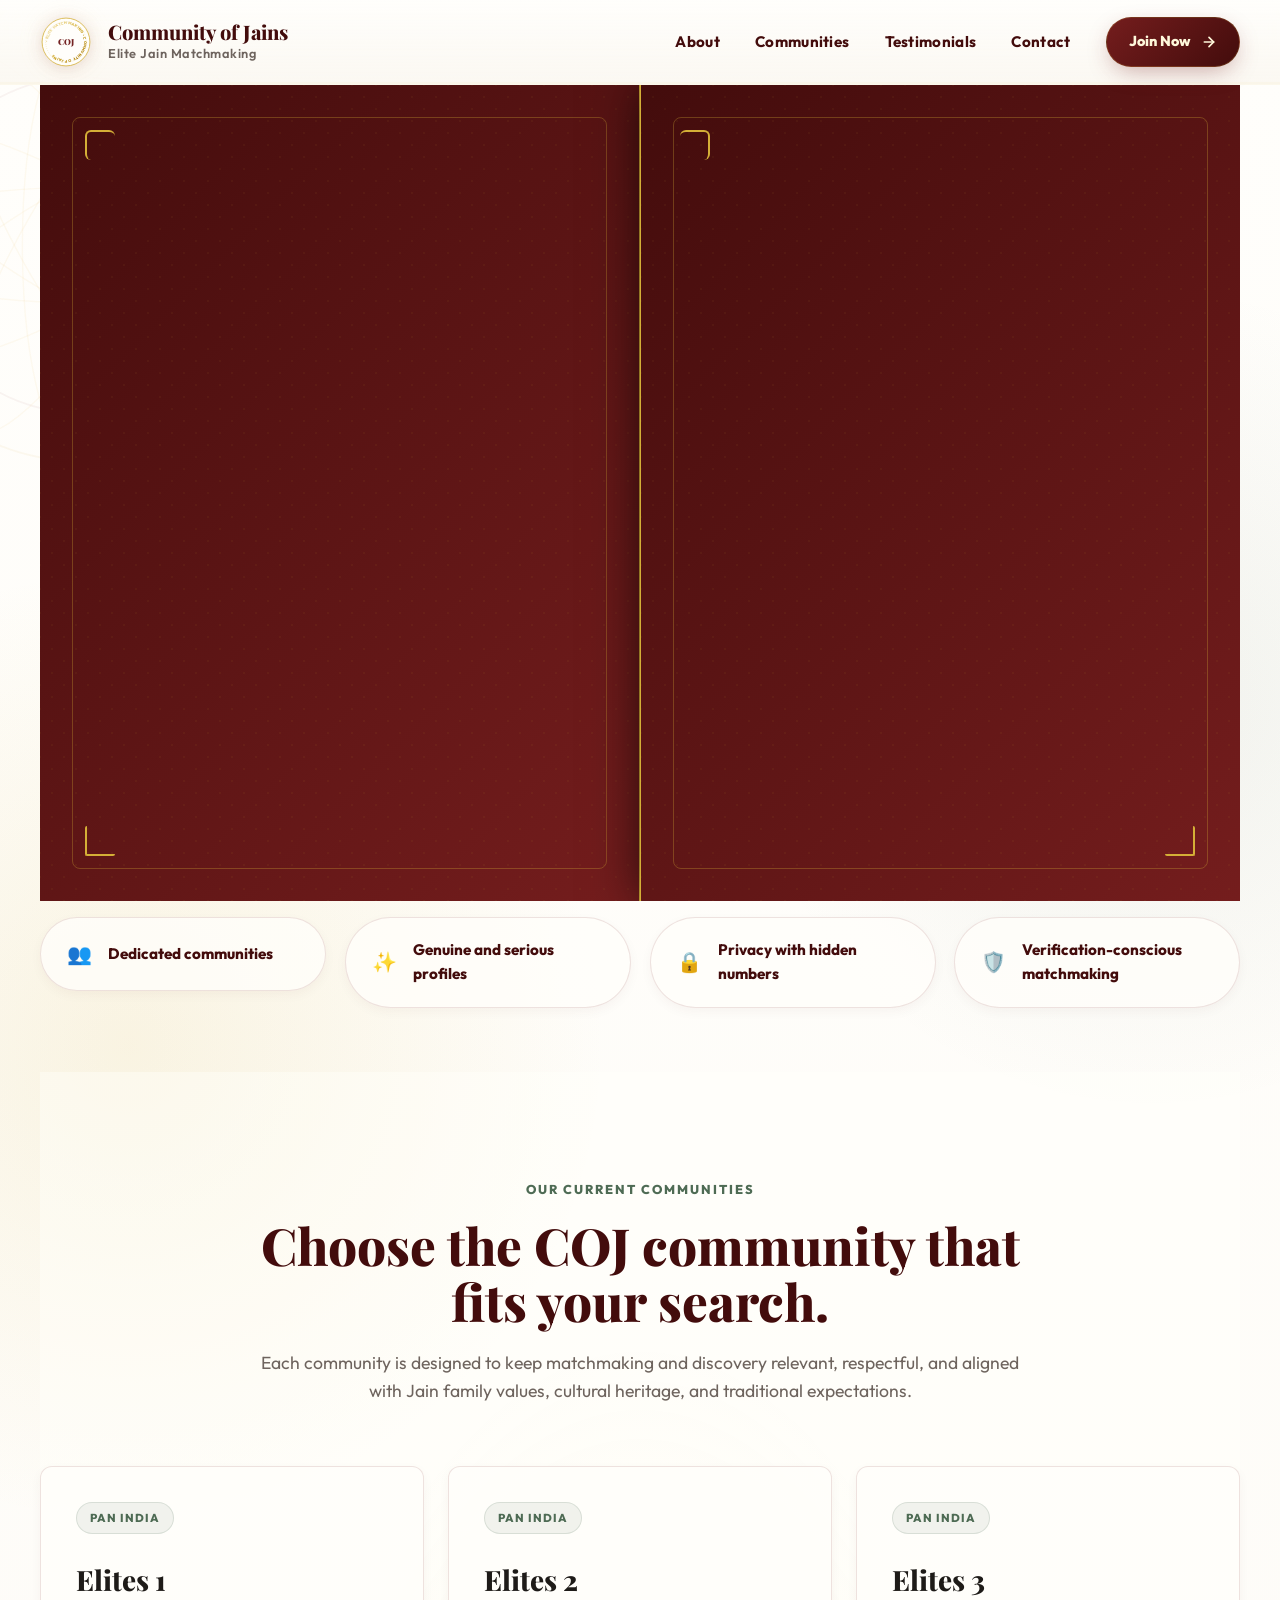
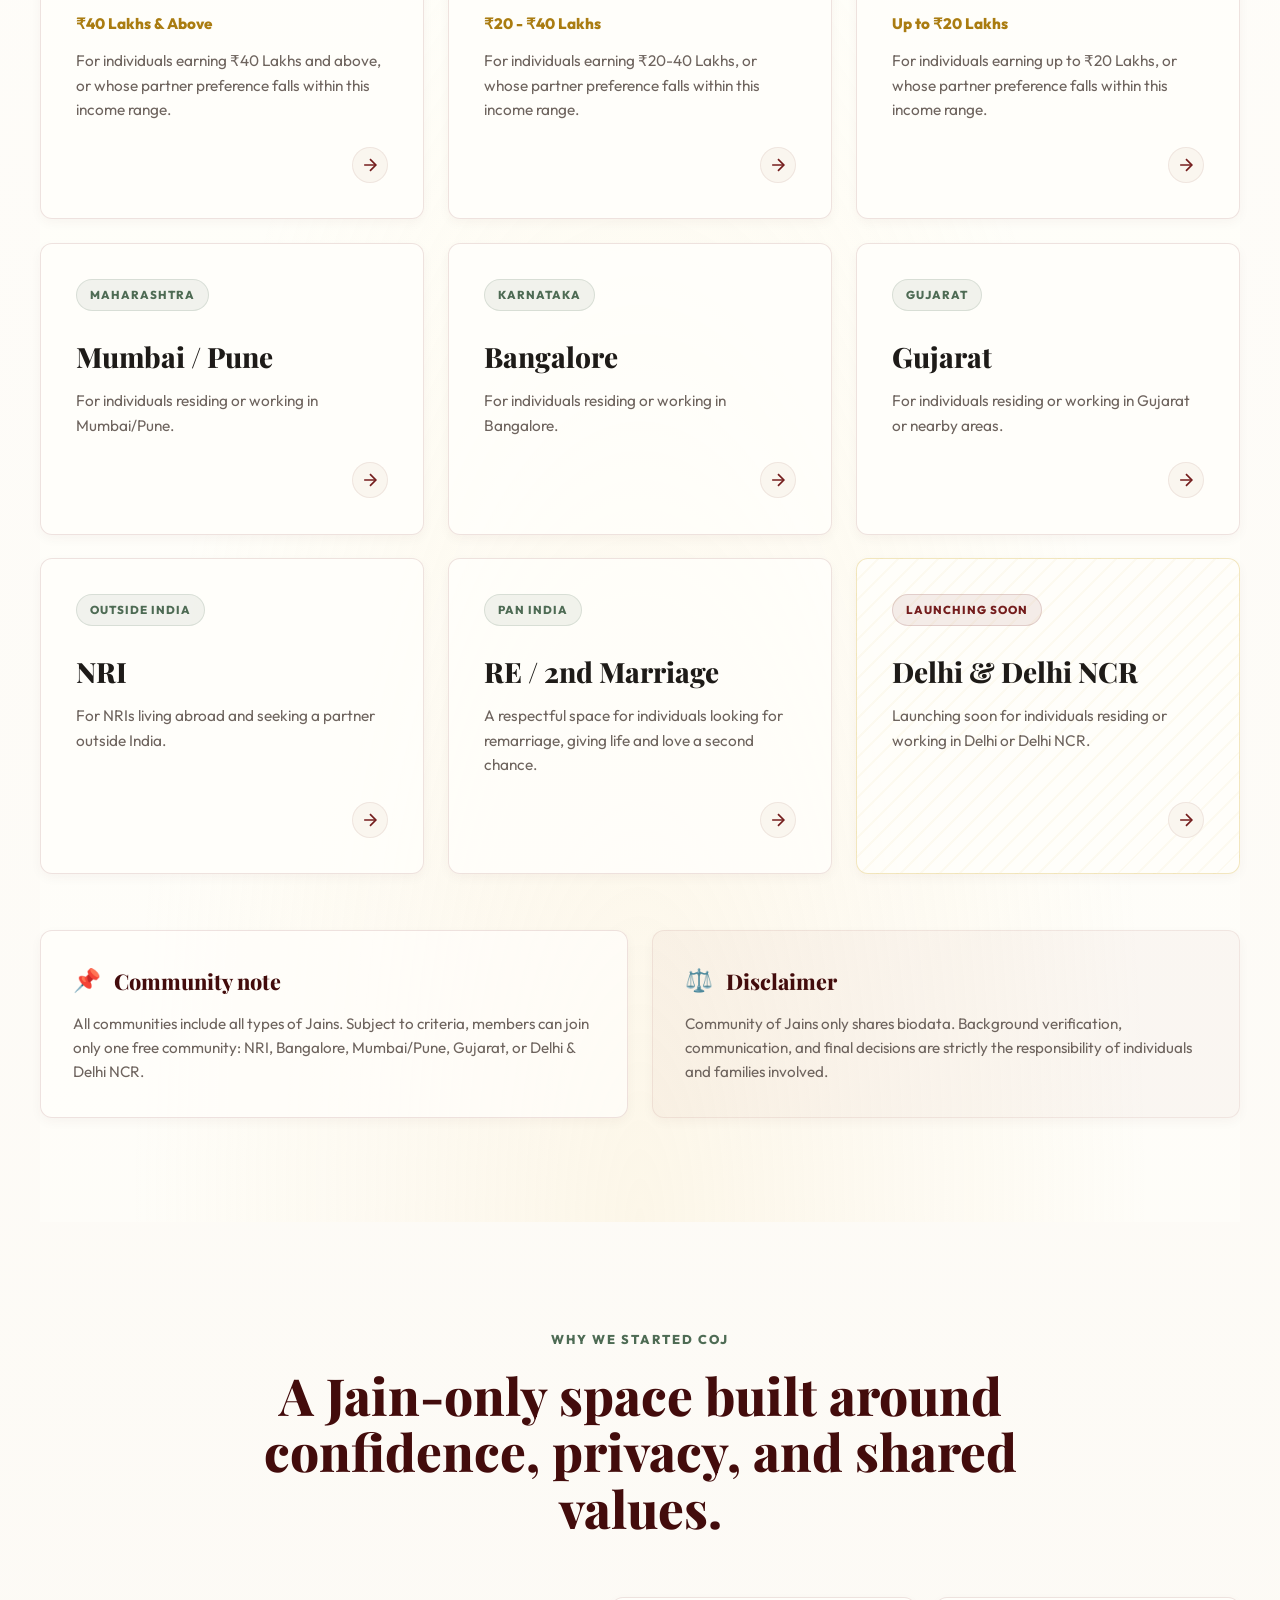
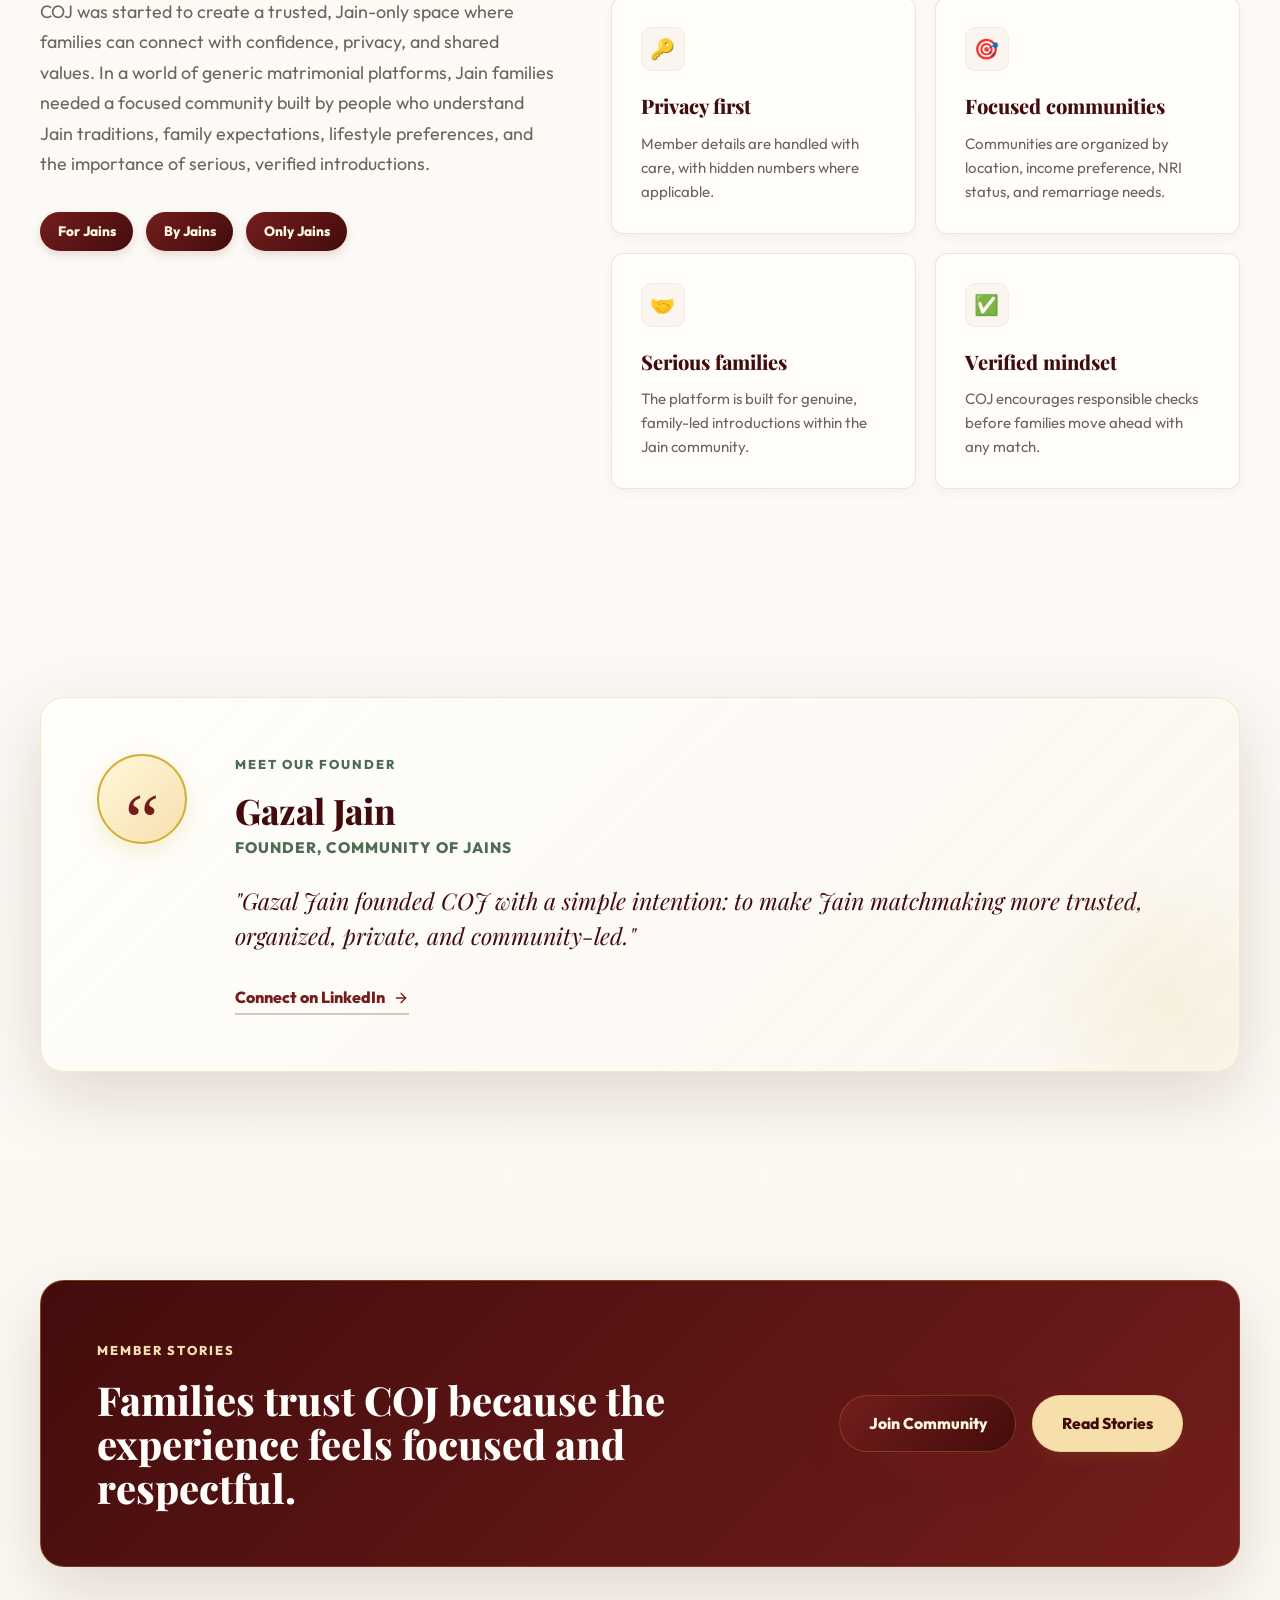
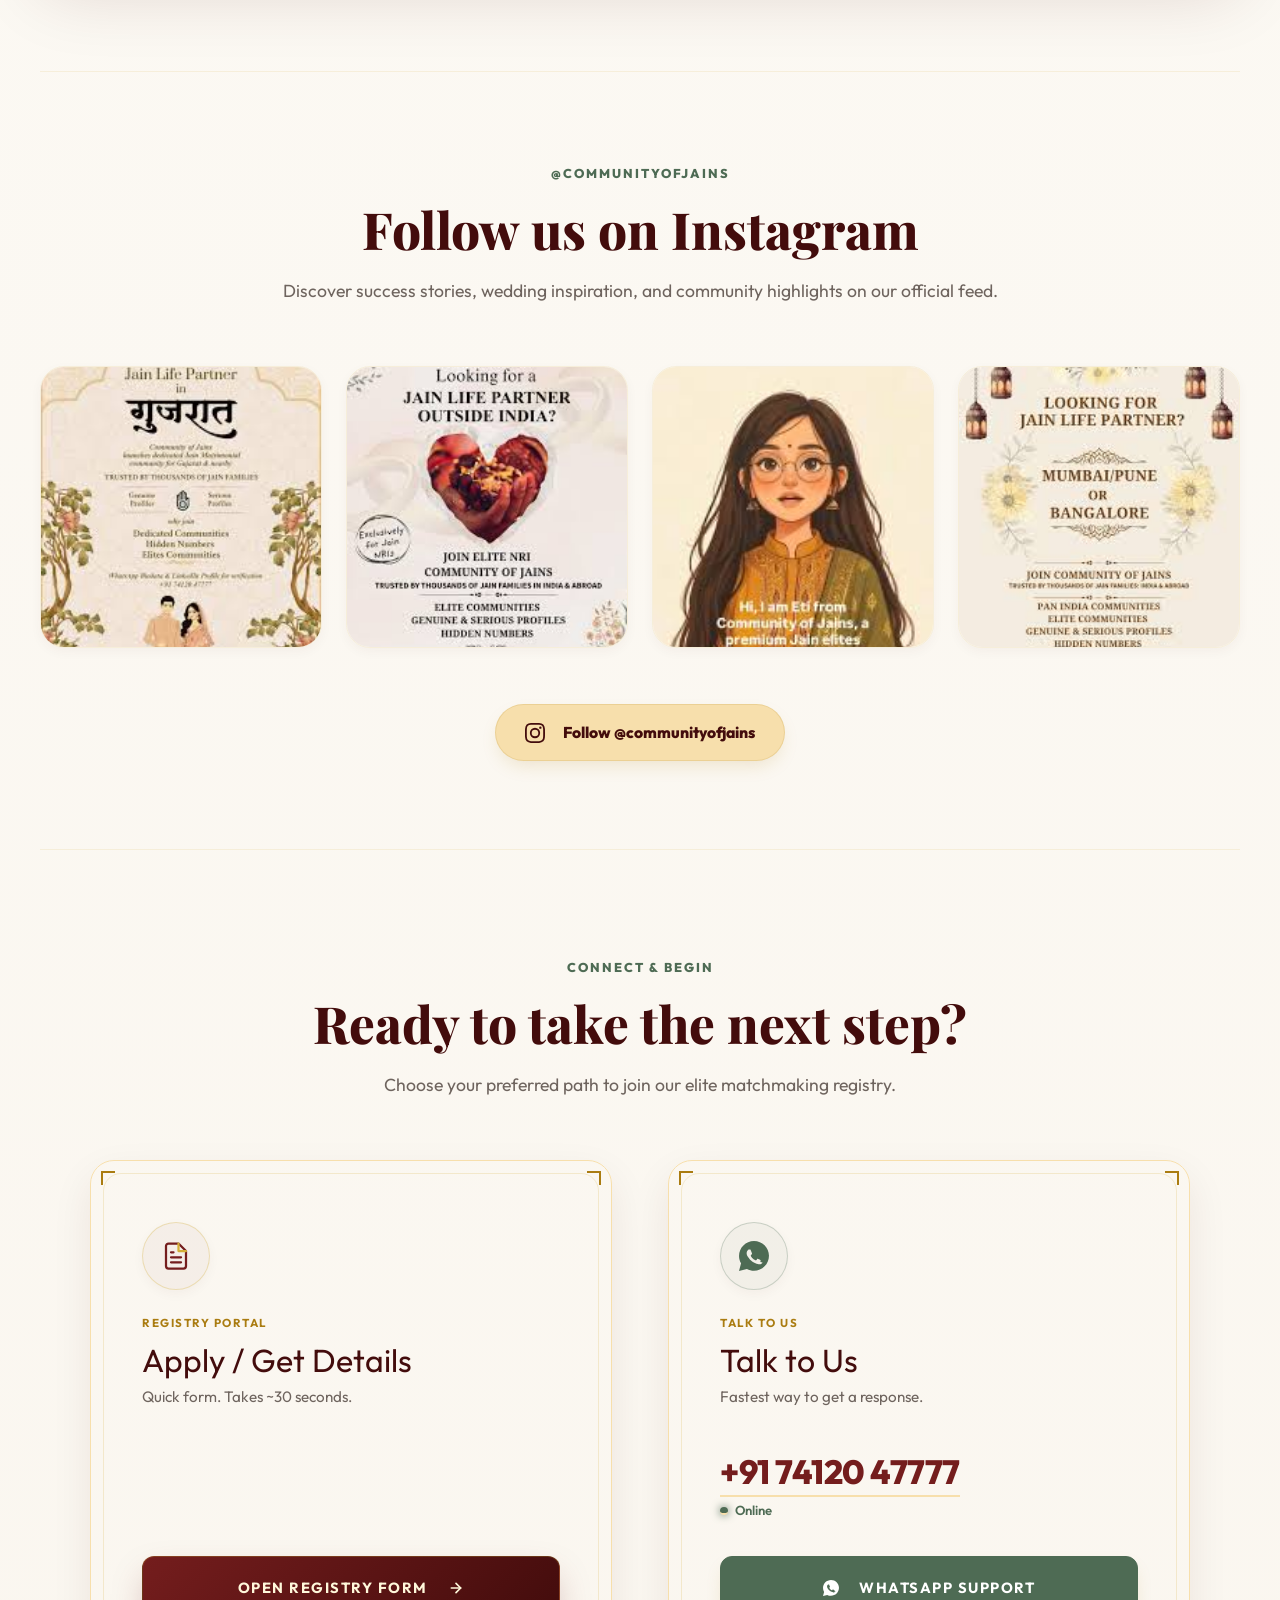
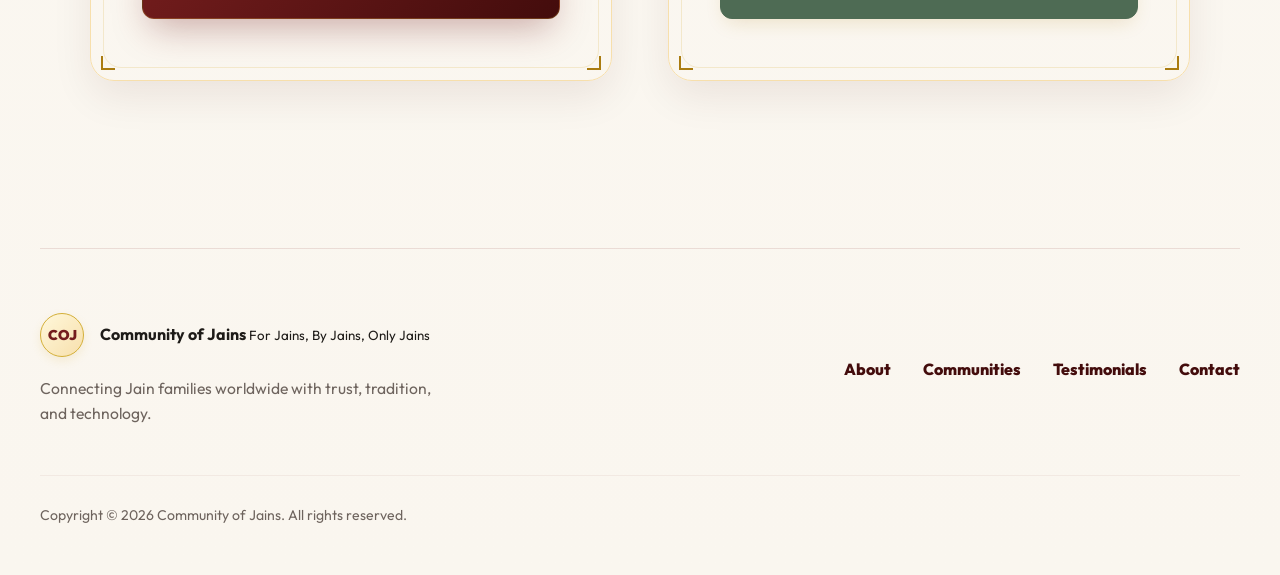
==== index.html @ a8c92380 "Add files via upload" ====
<!doctype html>
<html lang="en">
  <head>
    <meta charset="utf-8">
    <meta name="viewport" content="width=device-width, initial-scale=1">
    <title>Community of Jains | Elite Jain Matchmaking</title>
    <meta
      name="description"
      content="Community of Jains is a trusted Jain-only matchmaking and community platform connecting serious, & genuine profiles from Jain families across India and abroad."
    >
    <!-- Google Fonts: Playfair Display for luxury titles, Outfit for premium modern UI -->
    <link rel="preconnect" href="https://fonts.googleapis.com">
    <link rel="preconnect" href="https://fonts.gstatic.com" crossorigin>
    <link href="https://fonts.googleapis.com/css2?family=Outfit:wght@300;400;500;600;700;800;900&family=Playfair+Display:ital,wght@0,400..900;1,400..900&display=swap" rel="stylesheet">
    <link rel="stylesheet" href="styles.css">
  </head>
  <body>
    <a class="skip-link" href="#main">Skip to content</a>

    <!-- Sticky Glassmorphic Header -->
    <header class="site-header" data-header>
      <div class="scroll-progress-container">
        <div class="scroll-progress-bar" data-scroll-progress></div>
      </div>
      <nav class="nav" aria-label="Main navigation">
        <a class="brand" href="index.html#home" aria-label="Community of Jains home">
          <div class="logo-seal-container">
            <svg class="logo-seal" viewBox="0 0 100 100" aria-hidden="true">
              <defs>
                <path id="text-path" d="M 50,50 m -34,0 a 34,34 0 1,1 68,0 a 34,34 0 1,1 -68,0" />
                <linearGradient id="gold-grad" x1="0%" y1="0%" x2="100%" y2="100%">
                  <stop offset="0%" stop-color="#fff8db" />
                  <stop offset="50%" stop-color="#d4af37" />
                  <stop offset="100%" stop-color="#aa7c11" />
                </linearGradient>
              </defs>
              <circle cx="50" cy="50" r="46" class="seal-outer" />
              <circle cx="50" cy="50" r="39" class="seal-inner" />
              <g class="seal-rotating">
                <text font-size="7.2" font-weight="900" letter-spacing="0.5px" fill="url(#gold-grad)">
                  <textPath href="#text-path" startOffset="0%">• ELITE MATCHMAKING • COMMUNITY OF JAINS</textPath>
                </text>
              </g>
              <text x="50" y="56" class="seal-center-text" font-family="'Playfair Display', Georgia, serif" font-weight="900" font-size="16" text-anchor="middle" fill="#742323">COJ</text>
            </svg>
            <div class="logo-glow"></div>
          </div>
          <span class="brand-text">
            <strong>Community of Jains</strong>
            <small>Elite Jain Matchmaking</small>
          </span>
        </a>

        <!-- Premium Hamburger Menu -->
        <button class="menu-toggle" type="button" aria-expanded="false" aria-controls="nav-links" data-menu-toggle aria-label="Toggle navigation menu">
          <span class="line line-top"></span>
          <span class="line line-middle"></span>
          <span class="line line-bottom"></span>
        </button>

        <div class="nav-links" id="nav-links" data-nav-links>
          <a href="index.html#about" data-nav-link>About</a>
          <a href="index.html#communities" data-nav-link>Communities</a>
          <a href="testimonials/" data-nav-link>Testimonials</a>
          <a href="index.html#contact" data-nav-link>Contact</a>
          <a class="nav-cta" href="https://api.whatsapp.com/qr/GO4SSVWB6DXEJ1" target="_blank" rel="noreferrer">
            <span>Join Now</span>
            <svg class="cta-arrow" viewBox="0 0 24 24" width="16" height="16" fill="none" stroke="currentColor" stroke-width="2.5" stroke-linecap="round" stroke-linejoin="round">
              <line x1="5" y1="12" x2="19" y2="12"></line>
              <polyline points="12 5 19 12 12 19"></polyline>
            </svg>
          </a>
        </div>
      </nav>
    </header>

    <main id="main">
      <!-- Immersive Hero Section -->
      <section class="hero section" id="home">
        <!-- 3D Folding Wedding Invitation Card Curtains -->
        <div class="wedding-card-curtain" id="weddingCurtain">
          <div class="curtain-flap curtain-left">
            <div class="curtain-pattern-bg"></div>
            <div class="curtain-pattern left-pattern"></div>
            <svg class="curtain-ornament ornament-left" viewBox="0 0 100 100" aria-hidden="true">
              <path d="M 100,50 A 50,50 0 0,0 50,0 M 100,50 A 50,50 0 0,1 50,100 M 100,50 A 40,40 0 0,0 60,10 M 100,50 A 40,40 0 0,1 60,90" fill="none" stroke="#d4af37" stroke-width="0.6" opacity="0.4" />
              <path d="M 100,50 L 70,50" fill="none" stroke="#d4af37" stroke-width="0.5" opacity="0.4" stroke-dasharray="2,2" />
            </svg>
          </div>
          <div class="curtain-flap curtain-right">
            <div class="curtain-pattern-bg"></div>
            <div class="curtain-pattern right-pattern"></div>
            <svg class="curtain-ornament ornament-right" viewBox="0 0 100 100" aria-hidden="true">
              <path d="M 0,50 A 50,50 0 0,0 50,100 M 0,50 A 50,50 0 0,1 50,0 M 0,50 A 40,40 0 0,0 40,90 M 0,50 A 40,40 0 0,1 40,10" fill="none" stroke="#d4af37" stroke-width="0.6" opacity="0.4" />
              <path d="M 0,50 L 30,50" fill="none" stroke="#d4af37" stroke-width="0.5" opacity="0.4" stroke-dasharray="2,2" />
            </svg>
          </div>
          <div class="curtain-seal">
            <div class="seal-ring">
              <svg class="seal-svg" viewBox="0 0 100 100" aria-hidden="true">
                <circle cx="50" cy="50" r="43" fill="none" stroke="#d4af37" stroke-width="1.8" />
                <path d="M 50 14 A 36 36 0 0 1 50 86" fill="none" stroke="rgba(255,255,255,0.06)" />
                <text x="50" y="56" font-family="'Playfair Display', Georgia, serif" font-weight="900" font-size="19" fill="#fff8db" text-anchor="middle" letter-spacing="0.5px">COJ</text>
                <circle cx="50" cy="50" r="38" fill="none" stroke="rgba(212, 175, 55, 0.3)" stroke-width="0.8" stroke-dasharray="3,3" />
              </svg>
            </div>
            <div class="seal-hint">Open Invitation</div>
          </div>
        </div>

        <!-- SVG Definitions for Global Assets -->
        <svg width="0" height="0" class="hidden-svg-defs">

          <defs>
            <linearGradient id="thread-gradient" x1="0%" y1="0%" x2="100%" y2="0%">
              <stop offset="0%" stop-color="rgba(217, 163, 61, 0)" />
              <stop offset="30%" stop-color="rgba(217, 163, 61, 0.8)" />
              <stop offset="70%" stop-color="rgba(116, 35, 35, 0.7)" />
              <stop offset="100%" stop-color="rgba(116, 35, 35, 0)" />
            </linearGradient>
            <linearGradient id="gold-ring-gradient" x1="0%" y1="0%" x2="100%" y2="100%">
              <stop offset="0%" stop-color="#fff8db" />
              <stop offset="25%" stop-color="#f7dfac" />
              <stop offset="50%" stop-color="#d4af37" />
              <stop offset="75%" stop-color="#aa7c11" />
              <stop offset="100%" stop-color="#fff8db" />
            </linearGradient>
          </defs>
        </svg>

        <div class="hero-bg" aria-hidden="true">
          <!-- Animated Mandalas -->
          <svg class="mandala-bg mandala-left" viewBox="0 0 100 100" fill="none">
            <circle cx="50" cy="50" r="45" stroke="rgba(217, 163, 61, 0.08)" stroke-width="0.4" />
            <circle cx="50" cy="50" r="35" stroke="rgba(116, 35, 35, 0.05)" stroke-width="0.4" />
            <g stroke="rgba(217, 163, 61, 0.07)" stroke-width="0.3">
              <ellipse cx="50" cy="50" rx="45" ry="12" transform="rotate(0 50 50)" />
              <ellipse cx="50" cy="50" rx="45" ry="12" transform="rotate(30 50 50)" />
              <ellipse cx="50" cy="50" rx="45" ry="12" transform="rotate(60 50 50)" />
              <ellipse cx="50" cy="50" rx="45" ry="12" transform="rotate(90 50 50)" />
              <ellipse cx="50" cy="50" rx="45" ry="12" transform="rotate(120 50 50)" />
              <ellipse cx="50" cy="50" rx="45" ry="12" transform="rotate(150 50 50)" />
            </g>
          </svg>

          <!-- SVG Interlinked Rings -->
          <div class="wedding-rings-container interactive-parallax" data-speed="1.5">
            <svg class="wedding-rings-svg" viewBox="0 0 200 140" fill="none" filter="drop-shadow(0 15px 30px rgba(116, 35, 35, 0.15))">
              <!-- Left Ring -->
              <circle cx="70" cy="70" r="42" stroke="url(#gold-ring-gradient)" stroke-width="6.5" />
              <!-- Right Ring -->
              <circle cx="120" cy="70" r="42" stroke="url(#gold-ring-gradient)" stroke-width="6.5" />
              <!-- Interlinking arc overlap -->
              <path d="M 96.5 38.5 A 42 42 0 0 1 112 70" stroke="url(#gold-ring-gradient)" stroke-width="6.5" stroke-linecap="round" />
            </svg>
          </div>

          <!-- Sacred Threads (Smooth Curves) -->
          <svg class="sacred-thread-svg thread-one interactive-parallax" data-speed="-1" viewBox="0 0 1000 200" preserveAspectRatio="none">
            <path d="M 0 120 C 200 60, 400 160, 650 90 C 800 50, 900 110, 1000 90" fill="none" stroke="url(#thread-gradient)" stroke-width="2.5" />
          </svg>
          <svg class="sacred-thread-svg thread-two interactive-parallax" data-speed="0.8" viewBox="0 0 1000 200" preserveAspectRatio="none">
            <path d="M 0 70 C 180 130, 320 30, 520 110 C 720 190, 880 70, 1000 130" fill="none" stroke="url(#thread-gradient)" stroke-width="1.8" />
          </svg>

          <span class="hero-halo"></span>
          <span class="hero-spark spark-one"></span>
          <span class="hero-spark spark-two"></span>
          <span class="hero-spark spark-three"></span>
        </div>

        <div class="hero-grid">
          <div class="hero-content-wrapper">
            <div class="hero-copy">
              <p class="eyebrow">Jai Jinendra</p>
              <h1 class="premium-heading">Community of Jains</h1>
              <p class="hero-tagline">For Jains, By Jains, Only Jains.</p>
              <p class="hero-text">
                A trusted Jain-only matchmaking and community platform connecting serious, &amp; genuine profiles from Jain families across India and abroad.
              </p>
              <div class="hero-actions">
                <a class="button primary" href="https://api.whatsapp.com/qr/GO4SSVWB6DXEJ1" target="_blank" rel="noreferrer">
                  <span>Join Community</span>
                  <svg viewBox="0 0 24 24" width="18" height="18" fill="none" stroke="currentColor" stroke-width="2.5" stroke-linecap="round" stroke-linejoin="round">
                    <line x1="5" y1="12" x2="19" y2="12"></line>
                    <polyline points="12 5 19 12 12 19"></polyline>
                  </svg>
                </a>
                <a class="button ghost" href="#communities">Explore Communities</a>
              </div>
            </div>
          </div>
        </div>
      </section>

      <!-- Trust Strip Section -->
      <section class="section trust-strip" aria-label="Trust pillars">
        <div class="pill reveal">
          <div class="pill-inner">
            <span class="pill-icon">👥</span>
            <span>Dedicated communities</span>
          </div>
        </div>
        <div class="pill reveal">
          <div class="pill-inner">
            <span class="pill-icon">✨</span>
            <span>Genuine and serious profiles</span>
          </div>
        </div>
        <div class="pill reveal">
          <div class="pill-inner">
            <span class="pill-icon">🔒</span>
            <span>Privacy with hidden numbers</span>
          </div>
        </div>
        <div class="pill reveal">
          <div class="pill-inner">
            <span class="pill-icon">🛡️</span>
            <span>Verification-conscious matchmaking</span>
          </div>
        </div>
      </section>

      <!-- Communities Section -->
      <section class="section communities-section" id="communities">
        <div class="section-heading reveal">
          <p class="eyebrow">Our Current Communities</p>
          <h2 class="section-title">Choose the COJ community that fits your search.</h2>
          <p class="section-subtitle">Each community is designed to keep matchmaking and discovery relevant, respectful, and aligned with Jain family values, cultural heritage, and traditional expectations.</p>
        </div>

        <div class="community-grid" data-stagger>
          <a class="community-card reveal" href="https://api.whatsapp.com/qr/GO4SSVWB6DXEJ1" target="_blank" rel="noreferrer">
            <div class="card-bg-glow"></div>
            <span class="badge">PAN India</span>
            <h3>Elites 1</h3>
            <p class="income-bracket">₹40 Lakhs &amp; Above</p>
            <p class="card-desc">For individuals earning &#8377;40 Lakhs and above, or whose partner preference falls within this income range.</p>
            <div class="card-arrow">
              <svg viewBox="0 0 24 24" width="20" height="20" fill="none" stroke="currentColor" stroke-width="2"><line x1="5" y1="12" x2="19" y2="12"></line><polyline points="12 5 19 12 12 19"></polyline></svg>
            </div>
          </a>

          <a class="community-card reveal" href="https://api.whatsapp.com/qr/GO4SSVWB6DXEJ1" target="_blank" rel="noreferrer">
            <div class="card-bg-glow"></div>
            <span class="badge">PAN India</span>
            <h3>Elites 2</h3>
            <p class="income-bracket">₹20 - ₹40 Lakhs</p>
            <p class="card-desc">For individuals earning &#8377;20-40 Lakhs, or whose partner preference falls within this income range.</p>
            <div class="card-arrow">
              <svg viewBox="0 0 24 24" width="20" height="20" fill="none" stroke="currentColor" stroke-width="2"><line x1="5" y1="12" x2="19" y2="12"></line><polyline points="12 5 19 12 12 19"></polyline></svg>
            </div>
          </a>

          <a class="community-card reveal" href="https://api.whatsapp.com/qr/GO4SSVWB6DXEJ1" target="_blank" rel="noreferrer">
            <div class="card-bg-glow"></div>
            <span class="badge">PAN India</span>
            <h3>Elites 3</h3>
            <p class="income-bracket">Up to ₹20 Lakhs</p>
            <p class="card-desc">For individuals earning up to &#8377;20 Lakhs, or whose partner preference falls within this income range.</p>
            <div class="card-arrow">
              <svg viewBox="0 0 24 24" width="20" height="20" fill="none" stroke="currentColor" stroke-width="2"><line x1="5" y1="12" x2="19" y2="12"></line><polyline points="12 5 19 12 12 19"></polyline></svg>
            </div>
          </a>

          <a class="community-card reveal" href="https://api.whatsapp.com/qr/GO4SSVWB6DXEJ1" target="_blank" rel="noreferrer">
            <div class="card-bg-glow"></div>
            <span class="badge">Maharashtra</span>
            <h3>Mumbai / Pune</h3>
            <p class="card-desc">For individuals residing or working in Mumbai/Pune.</p>
            <div class="card-arrow">
              <svg viewBox="0 0 24 24" width="20" height="20" fill="none" stroke="currentColor" stroke-width="2"><line x1="5" y1="12" x2="19" y2="12"></line><polyline points="12 5 19 12 12 19"></polyline></svg>
            </div>
          </a>

          <a class="community-card reveal" href="https://api.whatsapp.com/qr/GO4SSVWB6DXEJ1" target="_blank" rel="noreferrer">
            <div class="card-bg-glow"></div>
            <span class="badge">Karnataka</span>
            <h3>Bangalore</h3>
            <p class="card-desc">For individuals residing or working in Bangalore.</p>
            <div class="card-arrow">
              <svg viewBox="0 0 24 24" width="20" height="20" fill="none" stroke="currentColor" stroke-width="2"><line x1="5" y1="12" x2="19" y2="12"></line><polyline points="12 5 19 12 12 19"></polyline></svg>
            </div>
          </a>

          <a class="community-card reveal" href="https://api.whatsapp.com/qr/GO4SSVWB6DXEJ1" target="_blank" rel="noreferrer">
            <div class="card-bg-glow"></div>
            <span class="badge">Gujarat</span>
            <h3>Gujarat</h3>
            <p class="card-desc">For individuals residing or working in Gujarat or nearby areas.</p>
            <div class="card-arrow">
              <svg viewBox="0 0 24 24" width="20" height="20" fill="none" stroke="currentColor" stroke-width="2"><line x1="5" y1="12" x2="19" y2="12"></line><polyline points="12 5 19 12 12 19"></polyline></svg>
            </div>
          </a>

          <a class="community-card reveal" href="https://api.whatsapp.com/qr/GO4SSVWB6DXEJ1" target="_blank" rel="noreferrer">
            <div class="card-bg-glow"></div>
            <span class="badge">Outside India</span>
            <h3>NRI</h3>
            <p class="card-desc">For NRIs living abroad and seeking a partner outside India.</p>
            <div class="card-arrow">
              <svg viewBox="0 0 24 24" width="20" height="20" fill="none" stroke="currentColor" stroke-width="2"><line x1="5" y1="12" x2="19" y2="12"></line><polyline points="12 5 19 12 12 19"></polyline></svg>
            </div>
          </a>

          <a class="community-card reveal" href="https://api.whatsapp.com/qr/GO4SSVWB6DXEJ1" target="_blank" rel="noreferrer">
            <div class="card-bg-glow"></div>
            <span class="badge">PAN India</span>
            <h3>RE / 2nd Marriage</h3>
            <p class="card-desc">A respectful space for individuals looking for remarriage, giving life and love a second chance.</p>
            <div class="card-arrow">
              <svg viewBox="0 0 24 24" width="20" height="20" fill="none" stroke="currentColor" stroke-width="2"><line x1="5" y1="12" x2="19" y2="12"></line><polyline points="12 5 19 12 12 19"></polyline></svg>
            </div>
          </a>

          <a class="community-card community-card-soon reveal" href="https://api.whatsapp.com/qr/GO4SSVWB6DXEJ1" target="_blank" rel="noreferrer">
            <div class="card-bg-glow"></div>
            <span class="badge badge-soon">Launching soon</span>
            <h3>Delhi &amp; Delhi NCR</h3>
            <p class="card-desc">Launching soon for individuals residing or working in Delhi or Delhi NCR.</p>
            <div class="card-arrow">
              <svg viewBox="0 0 24 24" width="20" height="20" fill="none" stroke="currentColor" stroke-width="2"><line x1="5" y1="12" x2="19" y2="12"></line><polyline points="12 5 19 12 12 19"></polyline></svg>
            </div>
          </a>
        </div>

        <div class="community-note reveal">
          <div class="note-box">
            <div class="note-header">
              <span class="note-icon">📌</span>
              <h3>Community note</h3>
            </div>
            <p>
              All communities include all types of Jains. Subject to criteria, members can join only one free community: NRI, Bangalore, Mumbai/Pune, Gujarat, or Delhi &amp; Delhi NCR.
            </p>
          </div>
          <div class="note-box disclaimer-box">
            <div class="note-header">
              <span class="note-icon">⚖️</span>
              <h3>Disclaimer</h3>
            </div>
            <p>
              Community of Jains only shares biodata. Background verification, communication, and final decisions are strictly the responsibility of individuals and families involved.
            </p>
          </div>
        </div>
      </section>

      <!-- About Section -->
      <section class="section about-section" id="about">
        <div class="section-heading reveal">
          <p class="eyebrow">Why We Started COJ</p>
          <h2 class="section-title">A Jain-only space built around confidence, privacy, and shared values.</h2>
        </div>
        <div class="about-grid">
          <div class="about-copy reveal">
            <p>
              COJ was started to create a trusted, Jain-only space where families can connect with confidence, privacy, and shared values. In a world of generic matrimonial platforms, Jain families needed a focused community built by people who understand Jain traditions, family expectations, lifestyle preferences, and the importance of serious, verified introductions.
            </p>
            <div class="principles" aria-label="COJ principles">
              <span>For Jains</span>
              <span>By Jains</span>
              <span>Only Jains</span>
            </div>
          </div>
          <div class="benefit-grid reveal" data-stagger>
            <article class="benefit-card">
              <div class="benefit-icon-container">🔑</div>
              <h3>Privacy first</h3>
              <p>Member details are handled with care, with hidden numbers where applicable.</p>
            </article>
            <article class="benefit-card">
              <div class="benefit-icon-container">🎯</div>
              <h3>Focused communities</h3>
              <p>Communities are organized by location, income preference, NRI status, and remarriage needs.</p>
            </article>
            <article class="benefit-card">
              <div class="benefit-icon-container">🤝</div>
              <h3>Serious families</h3>
              <p>The platform is built for genuine, family-led introductions within the Jain community.</p>
            </article>
            <article class="benefit-card">
              <div class="benefit-icon-container">✅</div>
              <h3>Verified mindset</h3>
              <p>COJ encourages responsible checks before families move ahead with any match.</p>
            </article>
          </div>
        </div>
      </section>

      <!-- Founder Section -->
      <section class="section founder-section" aria-labelledby="founder-title">
        <div class="founder-card reveal">
          <div class="founder-seal-accent">
            <span class="founder-quote-mark">“</span>
          </div>
          <div class="founder-info">
            <p class="eyebrow">Meet Our Founder</p>
            <h2 id="founder-title">Gazal Jain</h2>
            <p class="founder-title">Founder, Community of Jains</p>
            <blockquote class="founder-quote">
              "Gazal Jain founded COJ with a simple intention: to make Jain matchmaking more trusted, organized, private, and community-led."
            </blockquote>
            <a class="text-link" href="https://in.linkedin.com/in/gazalj" target="_blank" rel="noreferrer">
              <span>Connect on LinkedIn</span>
              <svg viewBox="0 0 24 24" width="16" height="16" fill="none" stroke="currentColor" stroke-width="2" stroke-linecap="round" stroke-linejoin="round"><line x1="5" y1="12" x2="19" y2="12"></line><polyline points="12 5 19 12 12 19"></polyline></svg>
            </a>
          </div>
        </div>
      </section>

      <!-- Member Stories Teaser -->
      <section class="section teaser-section" aria-labelledby="testimonial-teaser-title">
        <div class="teaser-card reveal">
          <div class="teaser-content">
            <p class="eyebrow">Member Stories</p>
            <h2 id="testimonial-teaser-title">Families trust COJ because the experience feels focused and respectful.</h2>
          </div>
          <div class="teaser-actions">
            <a class="button primary" href="https://api.whatsapp.com/qr/GO4SSVWB6DXEJ1" target="_blank" rel="noreferrer">
              <span>Join Community</span>
            </a>
            <a class="button secondary" href="testimonials/">Read Stories</a>
          </div>
        </div>
      </section>

      <!-- Instagram Showcase Section -->
      <section class="section instagram-section" id="instagram">
        <div class="section-heading reveal">
          <p class="eyebrow">@communityofjains</p>
          <h2 class="section-title">Follow us on Instagram</h2>
          <p class="section-subtitle">Discover success stories, wedding inspiration, and community highlights on our official feed.</p>
        </div>

        <div class="instagram-grid reveal" data-stagger>
          <!-- Post 1 -->
          <a class="instagram-card" href="https://www.instagram.com/communityofjains/" target="_blank" rel="noopener">
            <div class="instagram-img-container">
              <img src="assets/instagram_gujarat.png" alt="Looking for Jain Life Partner in Gujarat" loading="lazy">
            </div>
            <div class="instagram-overlay">
              <div class="instagram-meta">
                <span class="instagram-icon">📸</span>
                <span class="instagram-likes">❤ 1,542</span>
              </div>
              <p class="instagram-caption">Dedicated Jain Matrimonial community for Gujarat &amp; nearby. Looking for a Jain life partner? Verified biodatas &amp; profiles. 💍✨</p>
              <span class="instagram-action">View Post</span>
            </div>
          </a>

          <!-- Post 2 -->
          <a class="instagram-card" href="https://www.instagram.com/communityofjains/" target="_blank" rel="noopener">
            <div class="instagram-img-container">
              <img src="assets/instagram_nri.png" alt="Jain Partner Outside India" loading="lazy">
            </div>
            <div class="instagram-overlay">
              <div class="instagram-meta">
                <span class="instagram-icon">📸</span>
                <span class="instagram-likes">❤ 1,894</span>
              </div>
              <p class="instagram-caption">Looking for a Jain life partner outside India? Join our Elite NRI Community of Jains for verified profiles. 🌍✈</p>
              <span class="instagram-action">View Post</span>
            </div>
          </a>

          <!-- Post 3 -->
          <a class="instagram-card" href="https://www.instagram.com/communityofjains/" target="_blank" rel="noopener">
            <div class="instagram-img-container">
              <img src="assets/instagram_eti.png" alt="Introducing Eti" loading="lazy">
            </div>
            <div class="instagram-overlay">
              <div class="instagram-meta">
                <span class="instagram-icon">📸</span>
                <span class="instagram-likes">❤ 2,118</span>
              </div>
              <p class="instagram-caption">Introducing Eti 😉 Hi, I am Eti from Community of Jains, a premium Jain elites matrimonial connecting genuine profiles. 🌟</p>
              <span class="instagram-action">View Post</span>
            </div>
          </a>

          <!-- Post 4 -->
          <a class="instagram-card" href="https://www.instagram.com/communityofjains/" target="_blank" rel="noopener">
            <div class="instagram-img-container">
              <img src="assets/instagram_mumbai_pune_bangalore.png" alt="Jain Matrimonial Mumbai, Pune or Bangalore" loading="lazy">
            </div>
            <div class="instagram-overlay">
              <div class="instagram-meta">
                <span class="instagram-icon">📸</span>
                <span class="instagram-likes">❤ 1,765</span>
              </div>
              <p class="instagram-caption">Looking for a Jain life partner in Mumbai, Pune, or Bangalore? Dedicated matchmaking with hidden numbers and elite communities. 🌸</p>
              <span class="instagram-action">View Post</span>
            </div>
          </a>
        </div>

        <div class="instagram-cta reveal">
          <a class="button secondary" href="https://www.instagram.com/communityofjains/" target="_blank" rel="noopener">
            <svg viewBox="0 0 24 24" width="20" height="20" fill="currentColor" style="margin-right: 8px;"><path d="M12 2.163c3.204 0 3.584.012 4.85.07 3.252.148 4.771 1.691 4.919 4.919.058 1.265.069 1.645.069 4.849 0 3.205-.012 3.584-.069 4.849-.149 3.225-1.664 4.771-4.919 4.919-1.266.058-1.644.07-4.85.07-3.204 0-3.584-.012-4.849-.07-3.26-.149-4.771-1.699-4.919-4.92-.058-1.265-.07-1.644-.07-4.849 0-3.204.013-3.583.07-4.849.149-3.227 1.664-4.771 4.919-4.919 1.266-.057 1.645-.069 4.849-.069zM12 0C8.741 0 8.333.014 7.053.072 2.695.272.273 2.69.073 7.051.014 8.333 0 8.741 0 12c0 3.259.014 3.668.072 4.948.2 4.358 2.618 6.78 6.98 6.98 1.281.058 1.689.072 4.948.072 3.259 0 3.668-.014 4.948-.072 4.354-.2 6.782-2.618 6.979-6.98.059-1.28.073-1.689.073-4.948 0-3.259-.014-3.667-.072-4.947-.196-4.354-2.617-6.78-6.979-6.98C15.668.014 15.259 0 12 0zm0 5.838a6.162 6.162 0 1 0 0 12.324 6.162 6.162 0 0 0 0-12.324zM12 16a4 4 0 1 1 0-8 4 4 0 0 1 0 8zm6.406-11.845a1.44 1.44 0 1 0 0 2.881 1.44 1.44 0 0 0 0-2.881z"/></svg>
            <span>Follow @communityofjains</span>
          </a>
        </div>
      </section>

      <!-- Contact Section -->
      <section class="section contact-section" id="contact">
        <div class="section-heading reveal">
          <p class="eyebrow">Connect &amp; Begin</p>
          <h2 class="section-title">Ready to take the next step?</h2>
          <p class="section-subtitle">Choose your preferred path to join our elite matchmaking registry.</p>
        </div>

        <div class="next-step-grid reveal">
          <!-- Card 1: Registry Portal -->
          <div class="next-step-card registry-card">
            <div class="card-border-frame"></div>
            <div class="card-corner-accent top-left"></div>
            <div class="card-corner-accent top-right"></div>
            <div class="card-corner-accent bottom-left"></div>
            <div class="card-corner-accent bottom-right"></div>

            <div class="step-card-header">
              <div class="step-icon-wrapper animate-icon">
                <svg viewBox="0 0 24 24" width="30" height="30" fill="none" stroke="currentColor" stroke-width="1.8" stroke-linecap="round" stroke-linejoin="round">
                  <path d="M14 2H6a2 2 0 0 0-2 2v16a2 2 0 0 0 2 2h12a2 2 0 0 0 2-2V8z" stroke="var(--maroon)"></path>
                  <polyline points="14 2 14 8 20 8" stroke="var(--gold)"></polyline>
                  <line x1="16" y1="13" x2="8" y2="13" stroke="var(--maroon)"></line>
                  <line x1="16" y1="17" x2="8" y2="17" stroke="var(--maroon)"></line>
                  <polyline points="10 9 9 9 8 9" stroke="var(--maroon)"></polyline>
                </svg>
              </div>
              <span class="step-badge">Registry Portal</span>
              <h3 class="step-card-title">Apply / Get Details</h3>
              <p class="step-card-tagline">Quick form. Takes ~30 seconds.</p>
            </div>

            <div class="step-card-footer">
              <a class="button primary next-step-btn form-btn-animation" href="https://forms.gle/sMC2fT8t8hiXJbve8" target="_blank" rel="noreferrer">
                <span>OPEN REGISTRY FORM</span>
                <svg class="arrow-icon" viewBox="0 0 24 24" width="16" height="16" fill="none" stroke="currentColor" stroke-width="2.5" stroke-linecap="round" stroke-linejoin="round" style="margin-left: 8px;">
                  <line x1="5" y1="12" x2="19" y2="12"></line>
                  <polyline points="12 5 19 12 12 19"></polyline>
                </svg>
              </a>
            </div>
          </div>

          <!-- Card 2: Talk to Us -->
          <div class="next-step-card whatsapp-card">
            <div class="card-border-frame"></div>
            <div class="card-corner-accent top-left"></div>
            <div class="card-corner-accent top-right"></div>
            <div class="card-corner-accent bottom-left"></div>
            <div class="card-corner-accent bottom-right"></div>

            <div class="step-card-header">
              <div class="step-icon-wrapper whatsapp-theme-icon animate-icon">
                <svg viewBox="0 0 24 24" width="30" height="30" fill="currentColor">
                  <path d="M12.017 0C5.396 0 .029 5.367.029 11.987c0 2.119.553 4.11 1.624 5.855L0 24l6.335-1.652c1.7.931 3.616 1.451 5.657 1.451 6.62 0 11.988-5.366 11.988-11.999C24.005 5.367 18.638 0 12.017 0zm6.84 17.15c-.267.755-1.532 1.383-2.122 1.464-.593.08-1.187.16-4.048-.962-3.14-1.233-5.114-4.385-5.275-4.605-.16-.22-1.303-1.722-1.303-3.284 0-1.562.825-2.327 1.118-2.628.293-.3.639-.379.851-.379.213 0 .426.002.613.011.196.008.453-.072.71.554.267.65.912 2.223.992 2.385.08.16.133.348.026.554-.106.206-.16.334-.319.52-.16.186-.334.413-.478.555-.16.16-.328.334-.142.651.186.319.825 1.356 1.77 2.196.945.84 1.742 1.1 1.99 1.228.248.128.39.108.534-.057.142-.164.613-.71.777-.954.164-.244.328-.204.554-.122.227.082 1.439.679 1.687.803.248.124.413.186.478.293.065.107.065.623-.202 1.378z"/>
                </svg>
              </div>
              <span class="step-badge">Talk to Us</span>
              <h3 class="step-card-title">Talk to Us</h3>
              <p class="step-card-tagline">Fastest way to get a response.</p>
            </div>

            <div class="step-card-body">
              <div class="phone-link-wrapper">
                <a class="step-phone-link" href="https://api.whatsapp.com/qr/GO4SSVWB6DXEJ1" target="_blank" rel="noreferrer">
                  <span>+91 74120 47777</span>
                  <span class="online-indicator"><span class="dot"></span> Online</span>
                </a>
              </div>
            </div>

            <div class="step-card-footer">
              <a class="button secondary next-step-btn whatsapp-btn whatsapp-btn-animation" href="https://api.whatsapp.com/qr/GO4SSVWB6DXEJ1" target="_blank" rel="noreferrer">
                <svg viewBox="0 0 24 24" width="16" height="16" fill="currentColor" style="margin-right: 8px;">
                  <path d="M12.017 0C5.396 0 .029 5.367.029 11.987c0 2.119.553 4.11 1.624 5.855L0 24l6.335-1.652c1.7.931 3.616 1.451 5.657 1.451 6.62 0 11.988-5.366 11.988-11.999C24.005 5.367 18.638 0 12.017 0zm6.84 17.15c-.267.755-1.532 1.383-2.122 1.464-.593.08-1.187.16-4.048-.962-3.14-1.233-5.114-4.385-5.275-4.605-.16-.22-1.303-1.722-1.303-3.284 0-1.562.825-2.327 1.118-2.628.293-.3.639-.379.851-.379.213 0 .426.002.613.011.196.008.453-.072.71.554.267.65.912 2.223.992 2.385.08.16.133.348.026.554-.106.206-.16.334-.319.52-.16.186-.334.413-.478.555-.16.16-.328.334-.142.651.186.319.825 1.356 1.77 2.196.945.84 1.742 1.1 1.99 1.228.248.128.39.108.534-.057.142-.164.613-.71.777-.954.164-.244.328-.204.554-.122.227.082 1.439.679 1.687.803.248.124.413.186.478.293.065.107.065.623-.202 1.378z"/>
                </svg>
                <span>WHATSAPP SUPPORT</span>
              </a>
            </div>
          </div>
        </div>
      </section>
    </main>

    <!-- Premium Footer Section -->
    <footer class="site-footer">
      <div class="footer-brand-section">
        <a class="brand footer-brand" href="index.html#home">
          <div class="brand-mark-static">COJ</div>
          <span>
            <strong>Community of Jains</strong>
            <small>For Jains, By Jains, Only Jains</small>
          </span>
        </a>
        <p class="footer-tagline">Connecting Jain families worldwide with trust, tradition, and technology.</p>
      </div>
      <div class="footer-navigation">
        <div class="footer-links">
          <a href="index.html#about">About</a>
          <a href="index.html#communities">Communities</a>
          <a href="testimonials/">Testimonials</a>
          <a href="index.html#contact">Contact</a>
        </div>
      </div>
      <div class="copyright-row">
        <p class="copyright">Copyright &copy; 2026 Community of Jains. All rights reserved.</p>
      </div>
    </footer>

    <!-- Global Transition Modal for Google Form Redirection -->
    <div class="redirection-modal" id="redirectionModal" aria-hidden="true" role="dialog">
      <div class="redirection-content">
        <div class="modal-seal">
          <svg class="modal-seal-svg" viewBox="0 0 100 100">
            <circle cx="50" cy="50" r="42" fill="none" stroke="#d4af37" stroke-width="2" />
            <path d="M50 15 A35 35 0 0 1 50 85" fill="none" stroke="rgba(255,255,255,0.06)" />
            <text x="50" y="56" font-family="'Playfair Display', Georgia, serif" font-weight="900" font-size="18" fill="#fff8db" text-anchor="middle">COJ</text>
          </svg>
        </div>
        <h3>Jai Jinendra 🙏</h3>
        <p>Connecting you to our official Google registration form to complete your elite profile verification...</p>
        <div class="modal-loader">
          <span class="loader-bar"></span>
        </div>
      </div>
    </div>

    <script src="script.js"></script>
  </body>
</html>
---- styles.css ----
:root {
  --ivory: #faf6ef;
  --paper: #fffefb;
  --maroon: #741d1d;
  --maroon-dark: #430c0c;
  --maroon-light: #9b2c2c;
  --gold: #d4af37;
  --gold-dark: #aa7c11;
  --gold-soft: #f7dfac;
  --gold-light: #fff8db;
  --sage: #4e6b54;
  --charcoal: #1e1b18;
  --muted: #6e645e;
  --line: rgba(116, 29, 29, 0.12);
  --line-gold: rgba(212, 175, 55, 0.25);
  --shadow-sm: 0 4px 12px rgba(67, 12, 12, 0.04);
  --shadow-md: 0 16px 40px rgba(67, 12, 12, 0.08);
  --shadow-lg: 0 24px 70px rgba(67, 12, 12, 0.15);
  --radius: 12px;
  --radius-lg: 24px;
  --max: 1200px;
}

* {
  box-sizing: border-box;
  margin: 0;
  padding: 0;
}

html {
  overflow-x: hidden;
  scroll-behavior: smooth;
}

body {
  background:
    radial-gradient(circle at 10% 15%, rgba(212, 175, 55, 0.12), transparent 30rem),
    radial-gradient(circle at 90% 10%, rgba(78, 107, 84, 0.08), transparent 26rem),
    linear-gradient(180deg, var(--paper) 0%, var(--ivory) 100%);
  color: var(--charcoal);
  font-family: 'Outfit', sans-serif;
  line-height: 1.6;
  overflow-x: hidden;
  -webkit-font-smoothing: antialiased;
}

body.menu-open {
  overflow: hidden;
}

/* Accessibility */
.sr-only,
.skip-link {
  position: absolute;
  width: 1px;
  height: 1px;
  padding: 0;
  margin: -1px;
  overflow: hidden;
  clip: rect(0, 0, 0, 0);
  white-space: nowrap;
  border: 0;
}

.skip-link:focus {
  z-index: 1000;
  top: 1rem;
  left: 1rem;
  width: auto;
  height: auto;
  padding: 0.75rem 1.5rem;
  clip: auto;
  background: var(--paper);
  border: 2px solid var(--gold);
  border-radius: var(--radius);
  color: var(--maroon);
  font-weight: 700;
  box-shadow: var(--shadow-md);
  outline: none;
}

a {
  color: inherit;
  text-decoration: none;
}

/* Premium Header Section */
.site-header {
  position: sticky;
  z-index: 1000;
  top: 0;
  background: linear-gradient(180deg, rgba(255, 254, 251, 0.85) 0%, rgba(250, 246, 239, 0.75) 100%);
  border-bottom: 1px solid rgba(212, 175, 55, 0.08);
  backdrop-filter: blur(25px);
  -webkit-backdrop-filter: blur(25px);
  transition: all 400ms cubic-bezier(0.16, 1, 0.3, 1);
}

.site-header.is-scrolled {
  border-bottom-color: rgba(212, 175, 55, 0.25);
  box-shadow: 0 10px 30px -10px rgba(67, 12, 12, 0.1);
  transform: translateY(0);
}

/* Scroll progress bar */
.scroll-progress-container {
  position: absolute;
  left: 0;
  bottom: 0;
  width: 100%;
  height: 2px;
  background: rgba(212, 175, 55, 0.05);
  z-index: 10;
}

.scroll-progress-bar {
  width: 0%;
  height: 100%;
  background: linear-gradient(90deg, var(--gold) 0%, var(--maroon) 100%);
  transition: width 80ms ease-out;
}

.nav {
  position: relative;
  width: min(var(--max), calc(100% - 3rem));
  margin: 0 auto;
  min-height: 84px;
  display: flex;
  align-items: center;
  justify-content: space-between;
  gap: 2rem;
  transition: min-height 400ms cubic-bezier(0.16, 1, 0.3, 1);
}

.site-header.is-scrolled .nav {
  min-height: 72px;
}

/* Rotating SVG Brand Logo Seal */
.brand {
  display: flex;
  align-items: center;
  gap: 1rem;
}

.logo-seal-container {
  position: relative;
  width: 52px;
  height: 52px;
  flex-shrink: 0;
  transition: transform 300ms ease;
}

.brand:hover .logo-seal-container {
  transform: scale(1.05);
}

.logo-seal {
  width: 100%;
  height: 100%;
  filter: drop-shadow(0 2px 8px rgba(116, 29, 29, 0.15));
}

.seal-outer {
  fill: var(--paper);
  stroke: var(--gold);
  stroke-width: 1.5;
}

.seal-inner {
  fill: transparent;
  stroke: rgba(212, 175, 55, 0.4);
  stroke-width: 1;
  stroke-dasharray: 2, 2;
}

.seal-rotating {
  transform-origin: 50px 50px;
  animation: rotate-clockwise 22s linear infinite;
}

.seal-center-text {
  letter-spacing: 0.5px;
}

.logo-glow {
  position: absolute;
  inset: 0;
  background: var(--gold-soft);
  border-radius: 50%;
  filter: blur(12px);
  opacity: 0.15;
  z-index: -1;
  transition: opacity 300ms ease;
}

.brand:hover .logo-glow {
  opacity: 0.3;
}

.brand-text {
  display: flex;
  flex-direction: column;
}

.brand-text strong {
  font-family: 'Playfair Display', serif;
  font-size: 1.25rem;
  font-weight: 800;
  color: var(--maroon-dark);
  line-height: 1.15;
}

.brand-text small {
  font-size: 0.8rem;
  font-weight: 600;
  color: var(--muted);
  letter-spacing: 0.5px;
  text-transform: none;
}

/* Nav links styling */
.nav-links {
  display: flex;
  align-items: center;
  gap: 2.2rem;
}

.nav-links a[data-nav-link] {
  position: relative;
  font-size: 0.95rem;
  font-weight: 700;
  color: var(--maroon-dark);
  padding: 0.5rem 0;
  letter-spacing: 0.3px;
  transition: color 250ms ease;
}

.nav-links a[data-nav-link]:hover {
  color: var(--gold-dark);
}

/* Floating link draw line and active dot */
.nav-links a[data-nav-link]::after {
  content: '';
  position: absolute;
  left: 50%;
  bottom: -4px;
  width: 6px;
  height: 6px;
  background: var(--gold);
  border-radius: 50%;
  transform: translate(-50%, 4px);
  opacity: 0;
  transition: transform 300ms cubic-bezier(0.175, 0.885, 0.32, 1.275), opacity 250ms ease;
}

.nav-links a[data-nav-link]:hover::after {
  transform: translate(-50%, 0);
  opacity: 0.5;
}

.nav-links a[data-nav-link].is-active {
  color: var(--maroon);
}

.nav-links a[data-nav-link].is-active::after {
  transform: translate(-50%, 0);
  opacity: 1;
}

/* Header Join Button CTA */
.nav-cta {
  position: relative;
  overflow: hidden;
  display: inline-flex;
  align-items: center;
  gap: 0.6rem;
  background: linear-gradient(135deg, var(--maroon) 0%, var(--maroon-dark) 100%);
  color: var(--gold-light) !important;
  font-size: 0.9rem;
  font-weight: 800;
  padding: 0.75rem 1.4rem;
  border-radius: 999px;
  box-shadow: 0 8px 24px -6px rgba(116, 29, 29, 0.4);
  transition: transform 300ms ease, box-shadow 300ms ease;
  border: 1px solid rgba(212, 175, 55, 0.2);
}

.nav-cta::before {
  content: "";
  position: absolute;
  top: 0;
  left: -150%;
  width: 100%;
  height: 100%;
  background: linear-gradient(
    90deg,
    transparent,
    rgba(255, 255, 255, 0.22),
    transparent
  );
  transform: skewX(-20deg);
  transition: none;
}

.nav-cta:hover {
  transform: translateY(-2px);
  box-shadow: 0 12px 28px -4px rgba(116, 29, 29, 0.5);
}

.nav-cta:hover::before {
  left: 150%;
  transition: left 900ms ease-in-out;
}

.cta-arrow {
  transition: transform 300ms cubic-bezier(0.175, 0.885, 0.32, 1.275);
}

.nav-cta:hover .cta-arrow {
  transform: translateX(4px);
}

/* Burger menu hamburger toggle button */
.menu-toggle {
  display: none;
  background: transparent;
  border: none;
  cursor: pointer;
  width: 44px;
  height: 44px;
  position: relative;
  z-index: 2000;
}

.menu-toggle .line {
  display: block;
  width: 22px;
  height: 2px;
  background: var(--maroon);
  position: absolute;
  left: 11px;
  transition: transform 300ms ease, opacity 200ms ease, background-color 300ms ease;
}

.menu-toggle .line-top { top: 16px; }
.menu-toggle .line-middle { top: 21px; }
.menu-toggle .line-bottom { top: 26px; }

.menu-toggle.is-active .line-top {
  transform: translateY(5px) rotate(45deg);
}

.menu-toggle.is-active .line-middle {
  opacity: 0;
}

.menu-toggle.is-active .line-bottom {
  transform: translateY(-5px) rotate(-45deg);
}

/* Sections Base Styling */
.section {
  position: relative;
  width: min(var(--max), calc(100% - 3rem));
  margin: 0 auto;
  padding: 6.5rem 0;
}

.section-heading {
  text-align: center;
  max-width: 760px;
  margin: 0 auto 3.8rem;
}

.eyebrow {
  display: inline-flex;
  align-items: center;
  gap: 0.6rem;
  font-size: 0.8rem;
  font-weight: 800;
  color: var(--sage);
  letter-spacing: 2px;
  text-transform: uppercase;
  margin-bottom: 1.1rem;
}

.hero .eyebrow {
  border: 1px solid rgba(212, 175, 55, 0.3);
  background: rgba(255, 254, 251, 0.7);
  padding: 0.45rem 1rem;
  border-radius: 999px;
  backdrop-filter: blur(10px);
  box-shadow: var(--shadow-sm);
}

.hero .eyebrow::before,
.hero .eyebrow::after {
  content: '';
  width: 20px;
  height: 1px;
  background: linear-gradient(90deg, transparent, var(--gold));
}

.hero .eyebrow::after {
  background: linear-gradient(90deg, var(--gold), transparent);
}

.section-title,
.hero h1,
.founder-card h2,
.teaser-card h2 {
  font-family: 'Playfair Display', Georgia, serif;
  color: var(--maroon-dark);
  line-height: 1.1;
  font-weight: 800;
}

.section-title {
  font-size: clamp(2.2rem, 4.5vw, 3.2rem);
}

.section-subtitle {
  margin-top: 1.2rem;
  font-size: 1.1rem;
  color: var(--muted);
  line-height: 1.6;
}

/* Immersive Hero Section */
.hero {
  min-height: calc(100vh - 84px);
  display: flex;
  align-items: center;
  justify-content: center;
  padding: 5rem 0;
  overflow: visible;
}

.hero-bg {
  position: absolute;
  inset: 0;
  pointer-events: none;
  z-index: 1;
}

.mandala-bg {
  position: absolute;
  width: 480px;
  height: 480px;
  opacity: 0.85;
}

.mandala-left {
  left: -200px;
  top: -80px;
  animation: rotate-clockwise 45s linear infinite;
}

.hero-halo {
  position: absolute;
  left: 50%;
  top: 45%;
  width: min(70vw, 680px);
  height: min(70vw, 680px);
  background: radial-gradient(circle, rgba(212, 175, 55, 0.08) 0%, rgba(116, 29, 29, 0.02) 50%, transparent 70%);
  border-radius: 50%;
  transform: translate(-50%, -50%);
  animation: breathe-scale 8s ease-in-out infinite;
}

/* Interlinked Wedding Rings in Hero */
.wedding-rings-container {
  position: absolute;
  right: 5%;
  top: 15%;
  width: clamp(160px, 20vw, 260px);
  opacity: 0.85;
  will-change: transform;
}

.wedding-rings-svg {
  width: 100%;
  height: auto;
  animation: float-slow 7s ease-in-out infinite;
}

/* Sacred Threads curves */
.sacred-thread-svg {
  position: absolute;
  width: 100%;
  height: 150px;
  left: 0;
  opacity: 0.45;
}

.thread-one {
  bottom: 12%;
  animation: thread-drift-left 12s ease-in-out infinite alternate;
}

.thread-two {
  top: 35%;
  animation: thread-drift-right 15s ease-in-out infinite alternate;
}

.hero-spark {
  position: absolute;
  width: 6px;
  height: 6px;
  background: var(--gold);
  border-radius: 50%;
  box-shadow: 0 0 10px 3px rgba(212, 175, 55, 0.6);
  animation: spark-glow-pulse 4s infinite ease-in-out;
}

.spark-one { left: 15%; top: 30%; }
.spark-two { right: 20%; bottom: 25%; animation-delay: 1.5s; }
.spark-three { left: 50%; top: 12%; animation-delay: 3s; }

.hero-grid {
  position: relative;
  z-index: 10;
  max-width: 900px;
  width: 100%;
  text-align: center;
}

.hero h1 {
  font-size: clamp(3.2rem, 7.5vw, 6.2rem);
  text-wrap: balance;
  margin: 1rem 0;
  letter-spacing: -0.5px;
  text-shadow: 0 15px 35px rgba(67, 12, 12, 0.05);
}

.hero-tagline {
  font-size: clamp(1.4rem, 3vw, 2.2rem);
  font-weight: 850;
  color: var(--maroon);
  letter-spacing: 0.5px;
  margin-bottom: 1.5rem;
}

.hero-text {
  font-size: 1.15rem;
  color: var(--muted);
  max-width: 680px;
  margin: 0 auto 2.8rem;
  line-height: 1.7;
}

.hero-actions {
  display: flex;
  gap: 1.2rem;
  justify-content: center;
  align-items: center;
  flex-wrap: wrap;
}

/* Button UI Components */
.button {
  display: inline-flex;
  align-items: center;
  justify-content: center;
  gap: 0.65rem;
  padding: 0.95rem 1.8rem;
  border-radius: 999px;
  font-size: 0.98rem;
  font-weight: 800;
  cursor: pointer;
  transition: all 300ms cubic-bezier(0.16, 1, 0.3, 1);
  border: 1px solid transparent;
}

.button.primary {
  background: linear-gradient(135deg, var(--maroon) 0%, var(--maroon-dark) 100%);
  color: var(--gold-light);
  box-shadow: 0 16px 36px -8px rgba(116, 29, 29, 0.35);
  border-color: rgba(212, 175, 55, 0.25);
}

.button.primary:hover {
  transform: translateY(-3px);
  box-shadow: 0 20px 42px -6px rgba(116, 29, 29, 0.45);
}

.button.secondary {
  background: var(--gold-soft);
  color: var(--maroon-dark);
  box-shadow: 0 8px 20px -6px rgba(170, 124, 17, 0.2);
  border-color: rgba(170, 124, 17, 0.15);
}

.button.secondary:hover {
  transform: translateY(-3px);
  background: var(--gold-light);
  box-shadow: 0 12px 28px -6px rgba(170, 124, 17, 0.35);
}

.button.ghost {
  background: rgba(255, 254, 251, 0.65);
  color: var(--maroon);
  border-color: var(--line);
  backdrop-filter: blur(10px);
  -webkit-backdrop-filter: blur(10px);
}

.button.ghost:hover {
  transform: translateY(-3px);
  background: var(--paper);
  border-color: rgba(116, 29, 29, 0.3);
  box-shadow: var(--shadow-md);
}

.button.compact {
  padding: 0.68rem 1.3rem;
  font-size: 0.88rem;
}

.button.full {
  width: 100%;
}

.text-link {
  display: inline-flex;
  align-items: center;
  gap: 0.5rem;
  font-weight: 800;
  color: var(--maroon);
  border-bottom: 2px solid rgba(116, 29, 29, 0.25);
  padding-bottom: 2px;
  width: fit-content;
  transition: all 250ms ease;
}

.text-link:hover {
  color: var(--maroon-light);
  border-bottom-color: var(--gold);
}

.text-link svg {
  transition: transform 250ms cubic-bezier(0.175, 0.885, 0.32, 1.275);
}

.text-link:hover svg {
  transform: translateX(4px);
}

/* Trust Strip section variables */
.trust-strip {
  display: grid;
  grid-template-columns: repeat(4, 1fr);
  gap: 1.2rem;
  padding-top: 1rem;
  padding-bottom: 4rem;
}

.pill {
  perspective: 1000px;
}

.pill-inner {
  display: flex;
  align-items: center;
  gap: 1rem;
  padding: 1.25rem 1.6rem;
  background: rgba(255, 254, 251, 0.8);
  border: 1px solid var(--line);
  border-radius: 999px;
  color: var(--maroon-dark);
  font-weight: 750;
  font-size: 0.95rem;
  box-shadow: var(--shadow-sm);
  transition: all 400ms cubic-bezier(0.16, 1, 0.3, 1);
  cursor: default;
}

.pill:hover .pill-inner {
  transform: translateY(-4px) rotateX(4deg);
  border-color: rgba(212, 175, 55, 0.5);
  box-shadow: var(--shadow-md);
  background: var(--paper);
}

.pill-icon {
  font-size: 1.25rem;
}

/* Communities Cards Grid styling */
.communities-section {
  position: relative;
  background:
    radial-gradient(ellipse at bottom, rgba(247, 223, 172, 0.2) 0%, transparent 60%),
    rgba(255, 254, 251, 0.4);
}

.community-grid {
  display: grid;
  grid-template-columns: repeat(3, 1fr);
  gap: 1.5rem;
}

.community-card {
  position: relative;
  background: rgba(255, 254, 251, 0.85);
  border: 1px solid var(--line);
  border-radius: var(--radius);
  padding: 2.2rem;
  display: flex;
  flex-direction: column;
  min-height: 250px;
  overflow: hidden;
  box-shadow: var(--shadow-sm);
  transition: all 450ms cubic-bezier(0.16, 1, 0.3, 1);
  cursor: pointer;
}

.card-bg-glow {
  position: absolute;
  inset: 0;
  background: radial-gradient(circle at 100% 0%, rgba(212, 175, 55, 0.08) 0%, transparent 60%);
  opacity: 0;
  transition: opacity 300ms ease;
  z-index: 1;
}

.community-card:hover {
  transform: translateY(-6px);
  border-color: rgba(212, 175, 55, 0.5);
  box-shadow: var(--shadow-md);
}

.community-card:hover .card-bg-glow {
  opacity: 1;
}

.badge {
  display: inline-flex;
  align-items: center;
  background: rgba(78, 107, 84, 0.08);
  color: var(--sage);
  font-size: 0.72rem;
  font-weight: 800;
  padding: 0.35rem 0.8rem;
  border-radius: 999px;
  width: fit-content;
  text-transform: uppercase;
  letter-spacing: 1px;
  margin-bottom: 1.5rem;
  z-index: 2;
  border: 1px solid rgba(78, 107, 84, 0.15);
}

.badge-soon {
  background: rgba(116, 29, 29, 0.08);
  color: var(--maroon);
  border-color: rgba(116, 29, 29, 0.15);
}

.community-card h3 {
  font-family: 'Playfair Display', serif;
  font-size: 1.75rem;
  font-weight: 800;
  margin-bottom: 0.6rem;
  z-index: 2;
}

.income-bracket {
  font-size: 0.95rem;
  font-weight: 800;
  color: var(--gold-dark);
  margin-bottom: 0.8rem;
  z-index: 2;
}

.card-desc {
  font-size: 0.96rem;
  color: var(--muted);
  line-height: 1.6;
  margin-bottom: 1.5rem;
  z-index: 2;
}

.card-arrow {
  margin-top: auto;
  align-self: flex-end;
  width: 36px;
  height: 36px;
  background: var(--ivory);
  border-radius: 50%;
  display: flex;
  align-items: center;
  justify-content: center;
  color: var(--maroon);
  transition: all 300ms ease;
  z-index: 2;
  border: 1px solid rgba(116, 29, 29, 0.08);
}

.community-card:hover .card-arrow {
  background: var(--maroon);
  color: var(--gold-light);
  transform: rotate(-45deg);
}

/* Soon-to-be launching card state */
.community-card-soon {
  background:
    repeating-linear-gradient(135deg, rgba(212, 175, 55, 0.05) 0 2px, transparent 2px 14px),
    rgba(255, 254, 251, 0.85);
  border-color: rgba(212, 175, 55, 0.3);
}

.community-card-soon:hover {
  border-color: var(--gold);
}

/* Community notes layout */
.community-note {
  display: grid;
  grid-template-columns: 1fr 1fr;
  gap: 1.5rem;
  margin-top: 3.5rem;
}

.note-box {
  padding: 2rem;
  border: 1px solid var(--line);
  background: rgba(255, 254, 251, 0.7);
  border-radius: var(--radius);
  box-shadow: var(--shadow-sm);
  transition: border-color 300ms ease;
}

.note-box:hover {
  border-color: rgba(212, 175, 55, 0.3);
}

.note-header {
  display: flex;
  align-items: center;
  gap: 0.8rem;
  margin-bottom: 0.8rem;
}

.note-icon {
  font-size: 1.4rem;
}

.note-box h3 {
  font-family: 'Playfair Display', serif;
  font-size: 1.35rem;
  color: var(--maroon-dark);
  font-weight: 800;
}

.note-box p {
  font-size: 0.95rem;
  color: var(--muted);
  line-height: 1.6;
}

.disclaimer-box {
  background: rgba(116, 29, 29, 0.03);
  border-color: rgba(116, 29, 29, 0.08);
}

/* About Section layouts */
.about-grid {
  display: grid;
  grid-template-columns: 0.9fr 1.1fr;
  gap: 3.5rem;
  align-items: start;
}

.about-copy {
  position: sticky;
  top: 120px;
}

.about-copy p {
  font-size: 1.12rem;
  color: var(--muted);
  line-height: 1.7;
  margin-bottom: 2rem;
}

.principles {
  display: flex;
  flex-wrap: wrap;
  gap: 0.8rem;
}

.principles span {
  font-size: 0.85rem;
  font-weight: 800;
  background: linear-gradient(135deg, var(--maroon) 0%, var(--maroon-dark) 100%);
  color: var(--gold-light);
  padding: 0.55rem 1.1rem;
  border-radius: 999px;
  box-shadow: 0 4px 10px rgba(116, 29, 29, 0.15);
}

.benefit-grid {
  display: grid;
  grid-template-columns: 1fr 1fr;
  gap: 1.2rem;
}

.benefit-card {
  background: rgba(255, 254, 251, 0.85);
  border: 1px solid var(--line);
  padding: 1.8rem;
  border-radius: var(--radius);
  box-shadow: var(--shadow-sm);
  transition: all 400ms cubic-bezier(0.16, 1, 0.3, 1);
}

.benefit-card:hover {
  transform: translateY(-4px);
  border-color: rgba(212, 175, 55, 0.4);
  box-shadow: var(--shadow-md);
}

.benefit-icon-container {
  width: 44px;
  height: 44px;
  background: var(--ivory);
  border-radius: 10px;
  display: grid;
  place-items: center;
  font-size: 1.25rem;
  margin-bottom: 1.2rem;
  border: 1px solid rgba(116, 29, 29, 0.05);
}

.benefit-card h3 {
  font-family: 'Playfair Display', serif;
  font-size: 1.25rem;
  color: var(--maroon-dark);
  font-weight: 800;
  margin-bottom: 0.6rem;
}

.benefit-card p {
  font-size: 0.94rem;
  color: var(--muted);
  line-height: 1.6;
}

/* Editorial Founder Card styling */
.founder-card {
  position: relative;
  background: linear-gradient(135deg, rgba(255, 254, 251, 0.9) 0%, rgba(250, 246, 239, 0.8) 100%);
  border: 1px solid var(--line-gold);
  border-radius: var(--radius-lg);
  padding: 3.5rem;
  display: flex;
  gap: 3rem;
  overflow: hidden;
  box-shadow: var(--shadow-lg);
}

.founder-card::before {
  content: "";
  position: absolute;
  width: 300px;
  height: 300px;
  background: radial-gradient(circle, rgba(212, 175, 55, 0.1) 0%, transparent 70%);
  right: -80px;
  bottom: -80px;
  pointer-events: none;
}

.founder-seal-accent {
  width: 90px;
  height: 90px;
  background: linear-gradient(135deg, var(--gold-light) 0%, var(--gold-soft) 100%);
  border-radius: 50%;
  display: grid;
  place-items: center;
  border: 2px solid var(--gold);
  color: var(--maroon);
  flex-shrink: 0;
  box-shadow: 0 8px 24px rgba(212, 175, 55, 0.2);
}

.founder-quote-mark {
  font-family: Georgia, serif;
  font-size: 4.8rem;
  line-height: 1;
  transform: translateY(22px);
}

.founder-info {
  display: flex;
  flex-direction: column;
}

.founder-info h2 {
  font-size: 2.2rem;
  margin-bottom: 0.3rem;
}

.founder-title {
  font-size: 0.95rem;
  font-weight: 800;
  color: var(--sage);
  text-transform: uppercase;
  letter-spacing: 1px;
  margin-bottom: 1.5rem;
}

.founder-quote {
  font-family: 'Playfair Display', Georgia, serif;
  font-style: italic;
  font-size: 1.45rem;
  color: var(--maroon-dark);
  line-height: 1.5;
  margin-bottom: 2rem;
}

/* Member Stories Teaser section */
.teaser-card {
  background: linear-gradient(135deg, var(--maroon-dark) 0%, var(--maroon) 100%);
  border: 1px solid rgba(212, 175, 55, 0.3);
  border-radius: var(--radius-lg);
  padding: 3.5rem;
  color: var(--gold-light);
  display: flex;
  align-items: center;
  justify-content: space-between;
  gap: 3rem;
  box-shadow: var(--shadow-lg);
}

.teaser-content {
  max-width: 600px;
}

.teaser-content .eyebrow {
  color: var(--gold-soft);
}

.teaser-card h2 {
  font-size: clamp(1.8rem, 3.2vw, 2.5rem);
  color: var(--paper);
}

.teaser-actions {
  display: flex;
  gap: 1rem;
  flex-shrink: 0;
  flex-wrap: wrap;
}

/* Contact Us Section forms layout */
.contact-grid {
  display: grid;
  grid-template-columns: 1fr 1fr;
  gap: 2.5rem;
  align-items: stretch;
}

.contact-form {
  background: rgba(255, 254, 251, 0.85);
  border: 1px solid var(--line);
  padding: 2.5rem;
  border-radius: var(--radius);
  box-shadow: var(--shadow-md);
  display: grid;
  grid-template-columns: 1fr 1fr;
  gap: 1.5rem;
}

.contact-form label {
  display: flex;
  flex-direction: column;
  gap: 0.5rem;
  font-size: 0.92rem;
  font-weight: 800;
  color: var(--maroon-dark);
}

.contact-form .full {
  grid-column: 1 / -1;
}

.contact-form input,
.contact-form select,
.contact-form textarea {
  width: 100%;
  border: 1px solid var(--line);
  border-radius: var(--radius);
  background: var(--paper);
  color: var(--charcoal);
  padding: 0.95rem 1.2rem;
  font-family: inherit;
  font-size: 0.98rem;
  outline: none;
  transition: all 250ms ease;
  box-shadow: var(--shadow-sm);
}

.contact-form input::placeholder,
.contact-form textarea::placeholder {
  color: #a8a09b;
}

.contact-form input:focus,
.contact-form select:focus,
.contact-form textarea:focus {
  border-color: var(--gold);
  box-shadow: 0 0 0 4px rgba(212, 175, 55, 0.18);
}

/* Customized select element wrapper */
.select-wrapper {
  position: relative;
}

.select-wrapper::after {
  content: '▼';
  font-size: 0.7rem;
  color: var(--maroon);
  position: absolute;
  right: 1.2rem;
  top: 50%;
  transform: translateY(-50%);
  pointer-events: none;
}

.contact-form select {
  appearance: none;
  -webkit-appearance: none;
  padding-right: 2.5rem;
  cursor: pointer;
}

/* Direct Contact details Card */
.contact-card {
  background: rgba(255, 254, 251, 0.85);
  border: 1px solid var(--line);
  padding: 2.5rem;
  border-radius: var(--radius);
  box-shadow: var(--shadow-md);
}

.contact-card h3 {
  font-family: 'Playfair Display', serif;
  font-size: 1.45rem;
  color: var(--maroon-dark);
  margin-bottom: 1.2rem;
}

.contact-phone {
  display: block;
  font-size: 1.55rem;
  font-weight: 900;
  color: var(--maroon);
  margin-bottom: 0.5rem;
  transition: color 250ms ease;
}

.contact-phone:hover {
  color: var(--gold-dark);
}

.contact-location {
  font-size: 0.95rem;
  color: var(--muted);
  margin-bottom: 1.8rem;
}

.contact-card .button {
  margin-bottom: 2.2rem;
}

.social-list-title {
  font-size: 0.82rem;
  font-weight: 800;
  color: var(--muted);
  text-transform: uppercase;
  letter-spacing: 1px;
  margin-bottom: 0.8rem;
  border-bottom: 1px solid var(--line);
  padding-bottom: 0.5rem;
}

.social-list {
  display: flex;
  flex-wrap: wrap;
  gap: 0.65rem;
}

.social-link {
  display: inline-flex;
  align-items: center;
  padding: 0.5rem 1rem;
  border-radius: 999px;
  background: var(--paper);
  border: 1px solid var(--line);
  font-size: 0.86rem;
  font-weight: 800;
  color: var(--maroon-dark);
  transition: all 300ms ease;
}

.social-link:hover {
  transform: translateY(-2px);
  border-color: var(--gold);
}

.social-link.linkedin:hover { background: #eef7ff; color: #0077b5; border-color: #0077b5; }
.social-link.whatsapp:hover { background: #effdf4; color: #25d366; border-color: #25d366; }
.social-link.instagram:hover { background: #fff0f5; color: #e1306c; border-color: #e1306c; }

/* Subpage testimonials header */
.subpage-hero {
  text-align: center;
  padding: 4.5rem 0 1rem;
  position: relative;
}

.subpage-hero h1 {
  font-size: clamp(2.4rem, 5vw, 3.6rem);
  max-width: 800px;
  margin: 0 auto 1.2rem;
}

/* Testimonials Carousel page styling */
.testimonial-section {
  padding-top: 1rem;
}

.carousel {
  max-width: 900px;
  margin: 0 auto;
}

.carousel-track {
  position: relative;
  min-height: 380px;
  display: grid;
  place-items: stretch;
}

.testimonial-slide {
  grid-area: 1 / 1;
  opacity: 0;
  transform: scale(0.96) translateY(10px);
  pointer-events: none;
  transition: opacity 400ms cubic-bezier(0.16, 1, 0.3, 1), transform 450ms cubic-bezier(0.16, 1, 0.3, 1);
}

.testimonial-slide.is-active {
  opacity: 1;
  transform: scale(1) translateY(0);
  pointer-events: auto;
}

.testimonial-card {
  background: rgba(255, 254, 251, 0.95);
  border: 1px solid var(--line-gold);
  border-radius: var(--radius-lg);
  padding: 3rem;
  box-shadow: var(--shadow-lg);
  display: flex;
  flex-direction: column;
  justify-content: space-between;
  gap: 1.8rem;
  height: 100%;
}

.testimonial-meta {
  display: flex;
  align-items: center;
  gap: 1.2rem;
}

.initials {
  width: 60px;
  height: 60px;
  border-radius: 50%;
  background: linear-gradient(135deg, var(--maroon) 0%, var(--maroon-dark) 100%);
  color: var(--gold-light);
  display: grid;
  place-items: center;
  font-weight: 800;
  font-size: 1.2rem;
  border: 1.5px solid var(--gold);
  box-shadow: 0 4px 12px rgba(116, 29, 29, 0.2);
}

.testimonial-meta h2 {
  font-family: 'Playfair Display', serif;
  font-size: 1.5rem;
  color: var(--maroon-dark);
  font-weight: 800;
  line-height: 1.15;
}

.testimonial-meta p {
  font-size: 0.88rem;
  color: var(--sage);
  font-weight: 800;
  text-transform: uppercase;
  letter-spacing: 0.5px;
}

blockquote {
  font-family: 'Playfair Display', Georgia, serif;
  font-size: clamp(1.2rem, 2.5vw, 1.6rem);
  line-height: 1.45;
  color: var(--maroon-dark);
  font-style: italic;
}

.testimonial-tags {
  display: flex;
  flex-wrap: wrap;
  gap: 0.6rem;
}

.testimonial-tags span {
  font-size: 0.78rem;
  font-weight: 800;
  background: var(--gold-light);
  color: var(--gold-dark);
  padding: 0.4rem 0.8rem;
  border-radius: 999px;
  border: 1px solid rgba(212, 175, 55, 0.25);
  text-transform: uppercase;
  letter-spacing: 0.5px;
}

.carousel-controls {
  display: flex;
  align-items: center;
  justify-content: center;
  gap: 1.5rem;
  margin-top: 2rem;
}

.icon-button {
  width: 46px;
  height: 46px;
  border-radius: 50%;
  border: 1px solid var(--line);
  background: var(--paper);
  color: var(--maroon);
  display: grid;
  place-items: center;
  cursor: pointer;
  box-shadow: var(--shadow-sm);
  transition: all 300ms cubic-bezier(0.16, 1, 0.3, 1);
}

.icon-button:hover {
  transform: scale(1.08);
  border-color: var(--gold);
  background: var(--gold-soft);
  color: var(--maroon-dark);
}

.carousel-dots {
  display: flex;
  gap: 0.6rem;
}

.carousel-dots button {
  width: 10px;
  height: 10px;
  border-radius: 50%;
  border: none;
  background: rgba(116, 29, 29, 0.15);
  cursor: pointer;
  transition: all 300ms ease;
  padding: 0;
}

.carousel-dots button:hover {
  background: var(--gold);
}

.carousel-dots button[aria-current="true"] {
  width: 28px;
  border-radius: 999px;
  background: var(--maroon);
}

/* Premium Footer Layout styling */
.site-footer {
  width: min(var(--max), calc(100% - 3rem));
  margin: 4rem auto 0;
  padding: 4rem 0 3rem;
  border-top: 1px solid var(--line);
  display: grid;
  grid-template-columns: 1.2fr 0.8fr;
  gap: 3rem;
}

.footer-brand-section .brand {
  margin-bottom: 1.2rem;
}

.brand-mark-static {
  width: 44px;
  height: 44px;
  border-radius: 50%;
  background: linear-gradient(135deg, var(--gold-light) 0%, var(--gold-soft) 100%);
  color: var(--maroon);
  display: grid;
  place-items: center;
  font-weight: 900;
  font-size: 0.88rem;
  border: 1px solid var(--gold);
  box-shadow: 0 4px 10px rgba(212, 175, 55, 0.15);
}

.footer-tagline {
  font-size: 0.98rem;
  color: var(--muted);
  max-width: 420px;
  line-height: 1.6;
}

.footer-navigation {
  display: flex;
  justify-content: flex-end;
  align-items: center;
}

.footer-links {
  display: flex;
  flex-wrap: wrap;
  gap: 2rem;
  font-weight: 800;
  color: var(--maroon-dark);
}

.footer-links a:hover {
  color: var(--gold-dark);
}

.copyright-row {
  grid-column: 1 / -1;
  border-top: 1px solid rgba(116, 29, 29, 0.06);
  padding-top: 1.8rem;
  display: flex;
  justify-content: space-between;
  align-items: center;
  font-size: 0.88rem;
  color: var(--muted);
}

/* Scroll reveal class animations */
.reveal {
  opacity: 0;
  transform: translateY(30px);
  transition: opacity 800ms cubic-bezier(0.16, 1, 0.3, 1), transform 800ms cubic-bezier(0.16, 1, 0.3, 1);
  will-change: transform, opacity;
}

.reveal.is-visible {
  opacity: 1;
  transform: translateY(0);
}

/* Custom Animation Keyframes */
@keyframes rotate-clockwise {
  0% { transform: rotate(0deg); }
  100% { transform: rotate(360deg); }
}

@keyframes float-slow {
  0%, 100% { transform: translateY(0) rotate(-3deg); }
  50% { transform: translateY(-12px) rotate(3deg); }
}

@keyframes breathe-scale {
  0%, 100% { transform: translate(-50%, -50%) scale(0.96); opacity: 0.7; }
  50% { transform: translate(-50%, -50%) scale(1.04); opacity: 1; }
}

@keyframes spark-glow-pulse {
  0%, 100% { transform: scale(0.75); opacity: 0.3; }
  50% { transform: scale(1.25); opacity: 0.9; }
}

@keyframes thread-drift-left {
  0% { transform: translateX(0) scaleY(1); }
  100% { transform: translateX(-4%) scaleY(1.08); }
}

/* 3D Wedding Card Curtain/Invitation Overlay */
.wedding-card-curtain {
  position: absolute;
  inset: 0;
  z-index: 100;
  display: flex;
  perspective: 1500px;
  overflow: hidden;
  pointer-events: auto;
  transition: visibility 0s 1.3s;
}

.wedding-card-curtain.is-opened {
  visibility: hidden;
  pointer-events: none;
}

.curtain-flap {
  flex: 1;
  height: 100%;
  background: linear-gradient(135deg, var(--maroon-dark) 0%, var(--maroon) 100%);
  position: relative;
  transition: transform 1.2s cubic-bezier(0.76, 0, 0.24, 1), opacity 1s ease;
  box-shadow: 0 0 45px rgba(0, 0, 0, 0.65);
  z-index: 10;
  display: flex;
  align-items: center;
}

.curtain-left {
  transform-origin: left center;
  border-right: 1.5px solid var(--gold);
}

.curtain-right {
  transform-origin: right center;
  border-left: 1.5px solid var(--gold);
}

.wedding-card-curtain.is-opened .curtain-left {
  transform: rotateY(-110deg);
  opacity: 0;
}

.wedding-card-curtain.is-opened .curtain-right {
  transform: rotateY(110deg);
  opacity: 0;
}

/* Luxury gold traditional wallpaper pattern */
.curtain-pattern-bg {
  position: absolute;
  inset: 0;
  opacity: 0.05;
  background-image: 
    radial-gradient(var(--gold) 1.5px, transparent 1.5px), 
    radial-gradient(var(--gold) 1.5px, transparent 1.5px);
  background-size: 24px 24px;
  background-position: 0 0, 12px 12px;
  pointer-events: none;
}

.curtain-pattern {
  position: absolute;
  inset: 2rem;
  border: 1px solid rgba(212, 175, 55, 0.3);
  border-radius: 8px;
  pointer-events: none;
}

.curtain-pattern::before {
  content: '';
  position: absolute;
  inset: 6px;
  border: 1px dashed rgba(212, 175, 55, 0.18);
  border-radius: 6px;
}

.curtain-pattern::after {
  content: '';
  position: absolute;
  width: 28px;
  height: 28px;
  border: 2px solid var(--gold);
  border-radius: 2px;
}

.curtain-left .curtain-pattern::after {
  bottom: 12px;
  left: 12px;
  border-top: none;
  border-right: none;
}

.curtain-right .curtain-pattern::after {
  bottom: 12px;
  right: 12px;
  border-top: none;
  border-left: none;
}

.left-pattern::before {
  content: '';
  position: absolute;
  width: 28px;
  height: 28px;
  border: 2px solid var(--gold);
  top: 12px;
  left: 12px;
  border-bottom: none;
  border-right: none;
}

.right-pattern::before {
  content: '';
  position: absolute;
  width: 28px;
  height: 28px;
  border: 2px solid var(--gold);
  top: 12px;
  right: 12px;
  border-bottom: none;
  border-left: none;
}

/* Gold mandalas inside flaps */
.curtain-ornament {
  position: absolute;
  width: 130px;
  height: 260px;
  pointer-events: none;
  z-index: 12;
  transition: transform 1.2s cubic-bezier(0.76, 0, 0.24, 1), opacity 0.8s ease;
}

.ornament-left {
  right: 0;
  top: 50%;
  transform: translateY(-50%);
}

.ornament-right {
  left: 0;
  top: 50%;
  transform: translateY(-50%);
}

.wedding-card-curtain.is-opened .ornament-left {
  transform: translateY(-50%) translateX(-40px);
  opacity: 0;
}

.wedding-card-curtain.is-opened .ornament-right {
  transform: translateY(-50%) translateX(40px);
  opacity: 0;
}

.curtain-seal {
  position: absolute;
  left: 50%;
  top: 50%;
  transform: translate(-50%, -50%) scale(1);
  z-index: 20;
  transition: transform 0.8s cubic-bezier(0.34, 1.56, 0.64, 1), opacity 0.6s ease;
  display: flex;
  flex-direction: column;
  align-items: center;
  cursor: pointer;
}

.wedding-card-curtain.is-opened .curtain-seal {
  transform: translate(-50%, -50%) scale(0.3);
  opacity: 0;
  pointer-events: none;
}

.seal-ring {
  width: 110px;
  height: 110px;
  background: radial-gradient(circle, #8d2323 0%, #430c0c 100%);
  border-radius: 50%;
  border: 3.5px solid var(--gold);
  box-shadow: 
    0 16px 36px rgba(0, 0, 0, 0.5),
    inset 0 0 20px rgba(255, 255, 255, 0.25),
    0 0 0 6px rgba(212, 175, 55, 0.15);
  display: flex;
  align-items: center;
  justify-content: center;
  position: relative;
  transition: transform 300ms cubic-bezier(0.175, 0.885, 0.32, 1.275), box-shadow 300ms ease;
}

.seal-ring:hover {
  transform: scale(1.06);
  box-shadow: 
    0 20px 45px rgba(0, 0, 0, 0.6),
    inset 0 0 20px rgba(255, 255, 255, 0.3),
    0 0 0 8px rgba(212, 175, 55, 0.25);
}

.seal-svg {
  width: 96px;
  height: 96px;
}

.seal-hint {
  margin-top: 1.4rem;
  color: var(--gold-soft);
  font-size: 0.82rem;
  font-weight: 800;
  text-transform: uppercase;
  letter-spacing: 2px;
  white-space: nowrap;
  opacity: 0.85;
  animation: seal-pulse-glow 2s infinite ease-in-out;
  text-shadow: 0 3px 6px rgba(0, 0, 0, 0.5);
  pointer-events: none;
}

@keyframes seal-pulse-glow {
  0%, 100% { opacity: 0.6; transform: scale(0.96); }
  50% { opacity: 1; transform: scale(1.04); }
}

/* Smooth unrolling reveal of the hero content inside curtains */
.hero-content-wrapper {
  opacity: 0;
  transform: scale(0.97) translateY(20px);
  transition: opacity 1.2s cubic-bezier(0.16, 1, 0.3, 1), transform 1.2s cubic-bezier(0.16, 1, 0.3, 1);
  will-change: transform, opacity;
}

/* Trigger content reveal when curtain receives is-opened class */
.wedding-card-curtain.is-opened ~ .hero-grid .hero-content-wrapper {
  opacity: 1;
  transform: scale(1) translateY(0);
}

.wedding-card-curtain.is-opened .ornament-right {
  transform: translateY(-50%) translateX(40px);
  opacity: 0;
}

/* Instagram Showcase Section */
.instagram-section {
  background: linear-gradient(180deg, var(--white) 0%, var(--paper) 100%);
  padding: 5.5rem 0;
  border-top: 1px solid rgba(212, 175, 55, 0.12);
  border-bottom: 1px solid rgba(212, 175, 55, 0.12);
}

.instagram-grid {
  display: grid;
  grid-template-columns: repeat(4, 1fr);
  gap: 1.5rem;
  margin-top: 3rem;
}

.instagram-card {
  position: relative;
  border-radius: var(--radius-lg);
  overflow: hidden;
  box-shadow: var(--shadow-sm);
  border: 1.5px solid rgba(212, 175, 55, 0.12);
  aspect-ratio: 1 / 1;
  display: block;
  transition: all 400ms cubic-bezier(0.16, 1, 0.3, 1);
}

.instagram-card:hover {
  transform: translateY(-8px) scale(1.02);
  box-shadow: var(--shadow-lg);
  border-color: var(--gold);
}

.instagram-img-container {
  width: 100%;
  height: 100%;
  overflow: hidden;
}

.instagram-img-container img {
  width: 100%;
  height: 100%;
  object-fit: cover;
  transition: transform 0.6s ease;
}

.instagram-card:hover .instagram-img-container img {
  transform: scale(1.08);
}

.instagram-overlay {
  position: absolute;
  inset: 0;
  background: linear-gradient(to top, rgba(67, 12, 12, 0.92) 20%, rgba(116, 29, 29, 0.6) 100%);
  display: flex;
  flex-direction: column;
  justify-content: flex-end;
  padding: 1.5rem;
  opacity: 0;
  transition: opacity 350ms ease;
  color: var(--white);
}

.instagram-card:hover .instagram-overlay {
  opacity: 1;
}

.instagram-meta {
  display: flex;
  justify-content: space-between;
  align-items: center;
  margin-bottom: 0.8rem;
}

.instagram-icon {
  font-size: 1.2rem;
}

.instagram-likes {
  font-size: 0.85rem;
  font-weight: 700;
  color: var(--gold-soft);
  letter-spacing: 0.5px;
}

.instagram-caption {
  font-size: 0.88rem;
  line-height: 1.4;
  margin-bottom: 1rem;
  opacity: 0.9;
  display: -webkit-box;
  -webkit-line-clamp: 3;
  -webkit-box-orient: vertical;
  overflow: hidden;
}

.instagram-action {
  font-size: 0.82rem;
  font-weight: 800;
  text-transform: uppercase;
  letter-spacing: 1.5px;
  color: var(--gold);
  border-bottom: 1.5px solid var(--gold);
  align-self: flex-start;
  padding-bottom: 2px;
}

.instagram-cta {
  display: flex;
  justify-content: center;
  margin-top: 3.5rem;
}

/* Global Transition Modal for Google Form Redirection */
.redirection-modal {
  position: fixed;
  inset: 0;
  z-index: 9999;
  background: rgba(43, 8, 8, 0.95);
  backdrop-filter: blur(15px);
  display: flex;
  align-items: center;
  justify-content: center;
  opacity: 0;
  visibility: hidden;
  transition: all 400ms cubic-bezier(0.16, 1, 0.3, 1);
}

.redirection-modal.is-active {
  opacity: 1;
  visibility: visible;
}

.redirection-content {
  background: var(--paper);
  border: 1px solid var(--gold);
  border-radius: var(--radius-lg);
  padding: 3.5rem 2.5rem;
  max-width: 480px;
  width: 90%;
  text-align: center;
  box-shadow: var(--shadow-xl);
  transform: scale(0.92);
  transition: transform 450ms cubic-bezier(0.34, 1.56, 0.64, 1);
}

.redirection-modal.is-active .redirection-content {
  transform: scale(1);
}

.modal-seal {
  width: 84px;
  height: 84px;
  background: radial-gradient(circle, #8d2323 0%, #430c0c 100%);
  border-radius: 50%;
  border: 2.5px solid var(--gold);
  margin: 0 auto 1.5rem;
  display: flex;
  align-items: center;
  justify-content: center;
  box-shadow: 0 8px 24px rgba(0, 0, 0, 0.3);
}

.modal-seal-svg {
  width: 74px;
  height: 74px;
}

.redirection-content h3 {
  font-family: var(--font-title);
  color: var(--maroon);
  font-size: 1.8rem;
  margin-bottom: 0.8rem;
}

.redirection-content p {
  color: var(--charcoal-soft);
  font-size: 0.95rem;
  line-height: 1.5;
  margin-bottom: 2rem;
}

.modal-loader {
  width: 100%;
  height: 4px;
  background: rgba(116, 29, 29, 0.1);
  border-radius: 2px;
  overflow: hidden;
  position: relative;
}

.loader-bar {
  display: block;
  height: 100%;
  background: linear-gradient(to right, var(--maroon) 0%, var(--gold) 100%);
  width: 0%;
  animation: load-progress 1.5s linear forwards;
}

@keyframes load-progress {
  0% { width: 0%; }
  100% { width: 100%; }
}

/* Media Queries for Responsiveness (Unified iPad/Tablet support) */

@media (max-width: 1024px) {
  .nav {
    width: min(var(--max), calc(100% - 2rem));
  }

  .menu-toggle {
    display: block;
  }

  .nav-links {
    position: fixed;
    top: 0;
    right: 0;
    width: 100%;
    height: 100vh;
    height: 100dvh;
    background: linear-gradient(180deg, var(--paper) 0%, var(--ivory) 100%);
    flex-direction: column;
    justify-content: center;
    align-items: center;
    gap: 2.5rem;
    z-index: 1500;
    transform: translateY(-100%);
    transition: transform 400ms cubic-bezier(0.16, 1, 0.3, 1);
    box-shadow: var(--shadow-lg);
  }

  .nav-links.is-open {
    transform: translateY(0);
  }

  .nav-links a[data-nav-link] {
    font-size: 1.4rem;
  }

  .hero-bg .wedding-rings-container {
    right: 2%;
    top: 10%;
    width: 180px;
  }

  .trust-strip {
    grid-template-columns: repeat(2, 1fr);
    gap: 1.2rem;
  }

  .instagram-grid {
    grid-template-columns: repeat(2, 1fr);
    gap: 1.2rem;
  }

  .community-grid {
    grid-template-columns: repeat(2, 1fr);
    gap: 1.5rem;
  }

  .about-grid {
    grid-template-columns: 1fr;
    gap: 2.5rem;
  }

  .about-copy {
    position: static;
  }

  .founder-card {
    flex-direction: column;
    padding: 2.5rem;
    gap: 1.8rem;
  }

  .teaser-card {
    flex-direction: column;
    align-items: flex-start;
    padding: 2.8rem;
    gap: 2rem;
  }

  .teaser-actions {
    width: 100%;
  }

  .teaser-actions .button {
    flex: 1;
  }

  .contact-grid {
    grid-template-columns: 1fr;
    gap: 2.5rem;
  }

  .carousel-track {
    min-height: 440px;
  }

  .site-footer {
    grid-template-columns: 1fr;
    gap: 2.5rem;
    padding: 3rem 0 2rem;
  }

  .footer-navigation {
    justify-content: flex-start;
  }
}

@media (max-width: 600px) {
  :root {
    --radius: 10px;
    --radius-lg: 18px;
  }

  .section {
    width: min(var(--max), calc(100% - 1.5rem));
    padding: 4.5rem 0;
  }

  .site-header.is-scrolled .nav {
    min-height: 64px;
  }

  .brand-text small {
    display: none;
  }

  .hero {
    padding: 3.5rem 0;
  }

  .hero h1 {
    font-size: clamp(2.4rem, 11vw, 3.8rem);
  }

  .hero-tagline {
    font-size: 1.25rem;
  }

  .hero-text {
    font-size: 0.98rem;
    margin-bottom: 2rem;
  }

  .hero-actions .button {
    width: 100%;
  }

  .wedding-rings-container {
    display: none; /* Hide rings on small mobile for visual clarity */
  }

  .trust-strip {
    grid-template-columns: 1fr;
    gap: 0.8rem;
  }

  .instagram-grid {
    grid-template-columns: 1fr;
    gap: 1rem;
  }

  .instagram-card {
    aspect-ratio: 16 / 9;
  }

  .pill-inner {
    padding: 1rem 1.2rem;
  }

  .community-grid {
    grid-template-columns: 1fr;
  }

  .community-card {
    padding: 1.8rem;
    min-height: auto;
  }

  .community-note {
    grid-template-columns: 1fr;
    gap: 1rem;
    margin-top: 2rem;
  }

  .note-box {
    padding: 1.5rem;
  }

  .benefit-grid {
    grid-template-columns: 1fr;
    gap: 1rem;
  }

  .benefit-card {
    padding: 1.5rem;
  }

  .founder-card {
    padding: 1.8rem;
  }

  .founder-info h2 {
    font-size: 1.8rem;
  }

  .founder-quote {
    font-size: 1.15rem;
  }

  .teaser-card {
    padding: 1.8rem;
  }

  .teaser-actions {
    flex-direction: column;
  }

  .teaser-actions .button {
    width: 100%;
  }

  .contact-form {
    grid-template-columns: 1fr;
    padding: 1.8rem;
    gap: 1.2rem;
  }

  .contact-card {
    padding: 1.8rem;
  }

  .contact-phone {
    font-size: 1.35rem;
  }

  .testimonial-card {
    padding: 1.8rem;
  }

  blockquote {
    font-size: 1.15rem;
  }

  .carousel-track {
    min-height: 480px;
  }

  .copyright-row {
    flex-direction: column;
    gap: 1rem;
    text-align: center;
  }
}

/* Reduced motion considerations */
@media (prefers-reduced-motion: reduce) {
  *,
  *::before,
  *::after {
    animation-delay: -1ms !important;
    animation-duration: 1ms !important;
    animation-iteration-count: 1 !important;
    background-attachment: initial !important;
    scroll-behavior: auto !important;
    transition-duration: 0s !important;
    transition-delay: 0s !important;
  }

  .reveal {
    opacity: 1 !important;
    transform: none !important;
  }

  .logo-seal-rotating,
  .seal-rotating,
  .mandala-left,
  .wedding-rings-svg,
  .hero-halo,
  .hero-spark,
  .thread-one,
  .thread-two {
    animation: none !important;
  }
}

/* Application CTA Card Styles */
.application-cta-card {
  background: var(--paper-light);
  border: 1px solid var(--gold-soft);
  padding: 3rem 2.5rem;
  border-radius: var(--radius-lg);
  box-shadow: var(--shadow-md);
  position: relative;
  overflow: hidden;
  display: flex;
  flex-direction: column;
  justify-content: center;
  align-items: flex-start;
  min-height: 400px;
  transition: transform 0.4s cubic-bezier(0.16, 1, 0.3, 1), box-shadow 0.4s cubic-bezier(0.16, 1, 0.3, 1);
}

.application-cta-card:hover {
  transform: translateY(-5px);
  box-shadow: var(--shadow-lg);
  border-color: var(--gold);
}

.application-cta-card h3 {
  font-family: var(--font-title);
  color: var(--maroon);
  font-size: 1.85rem;
  margin-bottom: 0.8rem;
  margin-top: 0;
}

.app-card-subtitle {
  color: var(--charcoal-soft);
  font-size: 1.02rem;
  line-height: 1.5;
  margin-bottom: 2rem;
}

.app-benefits-list {
  list-style: none;
  padding: 0;
  margin: 0 0 2.5rem 0;
  display: flex;
  flex-direction: column;
  gap: 1.2rem;
}

.app-benefits-list li {
  display: flex;
  align-items: flex-start;
  gap: 0.8rem;
  font-size: 0.98rem;
  line-height: 1.4;
  color: var(--charcoal);
  text-align: left;
}

.bullet-gold {
  color: var(--gold);
  font-weight: bold;
}

.contact-phone-link,
.contact-social-link {
  color: var(--maroon);
  text-decoration: none;
  font-weight: 600;
  border-bottom: 1px dotted var(--gold-soft);
  transition: all 0.25s ease;
}

.contact-phone-link:hover,
.contact-social-link:hover {
  color: var(--gold-dark);
  border-bottom-color: var(--maroon);
}

/* Redesigned Split Contact Section Styles */
.contact-split-container {
  display: grid;
  grid-template-columns: 1.1fr 0.9fr;
  gap: 5.5rem;
  align-items: center;
  max-width: 1200px;
  margin: 0 auto;
  padding: 0 1.5rem;
}

.contact-info-panel {
  display: flex;
  flex-direction: column;
  align-items: flex-start;
  text-align: left;
}

.premium-heading-large {
  font-family: var(--font-title);
  font-size: 3.25rem;
  line-height: 1.15;
  color: var(--maroon);
  margin: 0.8rem 0 1.5rem 0;
  font-weight: 400;
}

.contact-panel-desc {
  font-size: 1.12rem;
  line-height: 1.6;
  color: var(--charcoal-soft);
  margin-bottom: 2.5rem;
}

.quick-contact-methods {
  display: flex;
  flex-direction: column;
  gap: 1.8rem;
  width: 100%;
  margin-bottom: 2.5rem;
}

.quick-contact-item {
  display: flex;
  align-items: center;
  gap: 1.2rem;
  text-decoration: none;
  color: inherit;
  transition: transform 0.3s ease;
}

.quick-contact-item:not(.no-click):hover {
  transform: translateX(5px);
}

.method-icon-wrap {
  width: 52px;
  height: 52px;
  border-radius: 50%;
  background: var(--paper-light);
  border: 1px solid var(--gold-soft);
  display: flex;
  align-items: center;
  justify-content: center;
  color: var(--maroon);
  font-size: 1.3rem;
  flex-shrink: 0;
  box-shadow: var(--shadow-sm);
}

.pin-icon {
  font-size: 1.4rem;
}

.method-details {
  display: flex;
  flex-direction: column;
  align-items: flex-start;
}

.method-label {
  font-size: 0.82rem;
  color: var(--muted);
  text-transform: uppercase;
  letter-spacing: 0.8px;
  margin-bottom: 0.2rem;
}

.method-value {
  font-size: 1.25rem;
  font-weight: 700;
  color: var(--maroon-dark);
}

.online-indicator {
  display: flex;
  align-items: center;
  gap: 0.4rem;
  font-size: 0.82rem;
  color: var(--sage);
  font-weight: 600;
  margin-top: 0.2rem;
}

.online-indicator .dot {
  width: 8px;
  height: 8px;
  border-radius: 50%;
  background: var(--sage);
  display: inline-block;
  box-shadow: 0 0 8px var(--sage);
  animation: pulse-dot 1.8s infinite;
}

@keyframes pulse-dot {
  0% { transform: scale(0.9); opacity: 0.6; }
  50% { transform: scale(1.1); opacity: 1; }
  100% { transform: scale(0.9); opacity: 0.6; }
}

.panel-socials {
  font-size: 0.95rem;
  color: var(--muted);
  display: flex;
  align-items: center;
  gap: 0.8rem;
  border-top: 1px solid var(--line);
  padding-top: 1.5rem;
  width: 100%;
}

.panel-socials a {
  color: var(--maroon);
  font-weight: 600;
  text-decoration: none;
  border-bottom: 1px dotted var(--gold-soft);
  transition: all 0.25s ease;
}

.panel-socials a:hover {
  color: var(--gold-dark);
  border-bottom-color: var(--maroon);
}

.panel-socials .sep {
  color: var(--line);
}

/* Right Column Action Cards */
.contact-action-panel {
  display: flex;
  flex-direction: column;
  gap: 2rem;
  width: 100%;
}

.elite-apply-card {
  background: var(--paper-light);
  border: 1px solid var(--gold-soft);
  padding: 3rem 2.5rem;
  border-radius: var(--radius-lg);
  box-shadow: var(--shadow-md);
  position: relative;
  overflow: hidden;
  display: flex;
  flex-direction: column;
  align-items: flex-start;
  transition: transform 0.4s cubic-bezier(0.16, 1, 0.3, 1), box-shadow 0.4s cubic-bezier(0.16, 1, 0.3, 1);
  text-align: left;
}

.elite-apply-card:hover {
  transform: translateY(-5px);
  box-shadow: var(--shadow-lg);
  border-color: var(--gold);
}

.elite-apply-card.whatsapp-card {
  background: rgba(116, 29, 29, 0.02);
  border-color: rgba(116, 29, 29, 0.15);
}

.elite-apply-card.whatsapp-card:hover {
  border-color: var(--maroon);
}

.card-badge {
  font-size: 0.72rem;
  font-weight: 700;
  text-transform: uppercase;
  letter-spacing: 1px;
  background: rgba(116, 29, 29, 0.08);
  color: var(--maroon);
  padding: 0.35rem 0.8rem;
  border-radius: 50px;
  margin-bottom: 1.2rem;
}

.card-badge.gold-badge {
  background: rgba(170, 124, 17, 0.08);
  color: var(--gold-dark);
}

.elite-apply-card .card-title {
  font-family: var(--font-title);
  font-size: 1.65rem;
  color: var(--maroon-dark);
  margin-bottom: 0.6rem;
  margin-top: 0;
}

.elite-apply-card .card-subtitle {
  color: var(--charcoal-soft);
  font-size: 0.98rem;
  line-height: 1.52;
  margin-bottom: 2rem;
  margin-top: 0;
}

/* Media Query overrides for Contact split */
@media (max-width: 1024px) {
  .contact-split-container {
    grid-template-columns: 1fr;
    gap: 3.5rem;
  }
  
  .premium-heading-large {
    font-size: 2.5rem;
  }
}

/* Next Step Section Recreated From Scratch */
.next-step-grid {
  display: grid;
  grid-template-columns: 1fr 1fr;
  gap: 3.5rem;
  max-width: 1100px;
  margin: 3.5rem auto 0 auto;
}

.next-step-card {
  position: relative;
  background: var(--paper-light);
  border: 1px solid var(--gold-soft);
  padding: 3.8rem 3.2rem;
  border-radius: var(--radius-lg);
  box-shadow: var(--shadow-md);
  display: flex;
  flex-direction: column;
  justify-content: space-between;
  align-items: flex-start;
  text-align: left;
  transition: transform 0.4s cubic-bezier(0.16, 1, 0.3, 1), box-shadow 0.4s cubic-bezier(0.16, 1, 0.3, 1), border-color 0.4s ease;
  overflow: hidden;
}

.next-step-card:hover {
  transform: translateY(-5px);
  box-shadow: var(--shadow-lg);
  border-color: var(--gold);
}

/* Elegant Royal Inner Borders & Corner Accents */
.card-border-frame {
  position: absolute;
  top: 12px;
  bottom: 12px;
  left: 12px;
  right: 12px;
  border: 1px solid rgba(212, 175, 55, 0.2);
  pointer-events: none;
  border-radius: calc(var(--radius-lg) - 6px);
}

.card-corner-accent {
  position: absolute;
  width: 14px;
  height: 14px;
  border: 2px solid var(--gold-dark);
  pointer-events: none;
}

.card-corner-accent.top-left {
  top: 10px;
  left: 10px;
  border-right: none;
  border-bottom: none;
}

.card-corner-accent.top-right {
  top: 10px;
  right: 10px;
  border-left: none;
  border-bottom: none;
}

.card-corner-accent.bottom-left {
  bottom: 10px;
  left: 10px;
  border-right: none;
  border-top: none;
}

.card-corner-accent.bottom-right {
  bottom: 10px;
  right: 10px;
  border-left: none;
  border-top: none;
}

/* Header inside card */
.step-card-header {
  display: flex;
  flex-direction: column;
  align-items: flex-start;
  margin-bottom: 1.8rem;
  width: 100%;
}

.step-icon-wrapper {
  width: 68px;
  height: 68px;
  border-radius: 50%;
  background: rgba(116, 29, 29, 0.04);
  border: 1px solid rgba(212, 175, 55, 0.3);
  display: flex;
  align-items: center;
  justify-content: center;
  color: var(--maroon);
  margin-bottom: 1.5rem;
  box-shadow: var(--shadow-sm);
}

.step-icon-wrapper.whatsapp-theme-icon {
  background: rgba(78, 107, 84, 0.05);
  border-color: rgba(78, 107, 84, 0.25);
  color: var(--sage);
}

.step-badge {
  font-size: 0.72rem;
  font-weight: 700;
  text-transform: uppercase;
  letter-spacing: 1.5px;
  color: var(--gold-dark);
  margin-bottom: 0.5rem;
}

.step-badge.gold-badge {
  color: var(--maroon);
}

.step-card-title {
  font-family: var(--font-title);
  font-size: 2rem;
  color: var(--maroon-dark);
  margin: 0 0 0.3rem 0;
  font-weight: 400;
  line-height: 1.25;
}

.step-card-tagline {
  font-size: 0.95rem;
  color: var(--muted);
  margin: 0;
}

/* Body Content */
.step-card-body {
  width: 100%;
  margin-bottom: 2.2rem;
}

.step-card-desc {
  font-size: 1.05rem;
  line-height: 1.6;
  color: var(--charcoal-soft);
  margin: 0 0 1.8rem 0;
}

.step-benefits-list {
  list-style: none;
  padding: 0;
  margin: 0;
  display: flex;
  flex-direction: column;
  gap: 0.8rem;
}

.step-benefits-list li {
  display: flex;
  align-items: center;
  gap: 0.8rem;
  font-size: 0.98rem;
  color: var(--charcoal);
  font-weight: 500;
}

.bullet-star {
  color: var(--gold);
  font-weight: bold;
}

/* Phone link styling */
.phone-link-wrapper {
  margin-top: 1rem;
}

.step-phone-link {
  display: inline-flex;
  flex-direction: column;
  text-decoration: none;
}

.step-phone-link span:first-child {
  font-size: 2.1rem;
  font-weight: 800;
  color: var(--maroon);
  letter-spacing: -0.5px;
  line-height: 1.1;
  border-bottom: 2px solid var(--gold-soft);
  padding-bottom: 4px;
  transition: all 0.3s ease;
}

.step-phone-link:hover span:first-child {
  color: var(--gold-dark);
  border-bottom-color: var(--maroon);
}

/* Footer Action Buttons */
.step-card-footer {
  width: 100%;
}

.next-step-btn {
  width: 100%;
  display: flex;
  align-items: center;
  justify-content: center;
  gap: 0.8rem;
  padding: 1.15rem 2rem;
  font-size: 0.92rem;
  font-weight: 700;
  letter-spacing: 1.5px;
  border-radius: var(--radius);
  transition: all 0.3s cubic-bezier(0.16, 1, 0.3, 1);
  cursor: pointer;
}

.next-step-btn.whatsapp-btn {
  background: var(--sage);
  border-color: var(--sage);
  color: #ffffff;
}

.next-step-btn.whatsapp-btn:hover {
  background: var(--sage-dark);
  border-color: var(--sage-dark);
  transform: translateY(-2px);
  box-shadow: 0 6px 20px rgba(78, 107, 84, 0.25);
}

/* Responsive adjustments */
@media (max-width: 900px) {
  .next-step-grid {
    grid-template-columns: 1fr;
    gap: 2.5rem;
  }
  
  .next-step-card {
    padding: 3rem 2.2rem;
  }
}
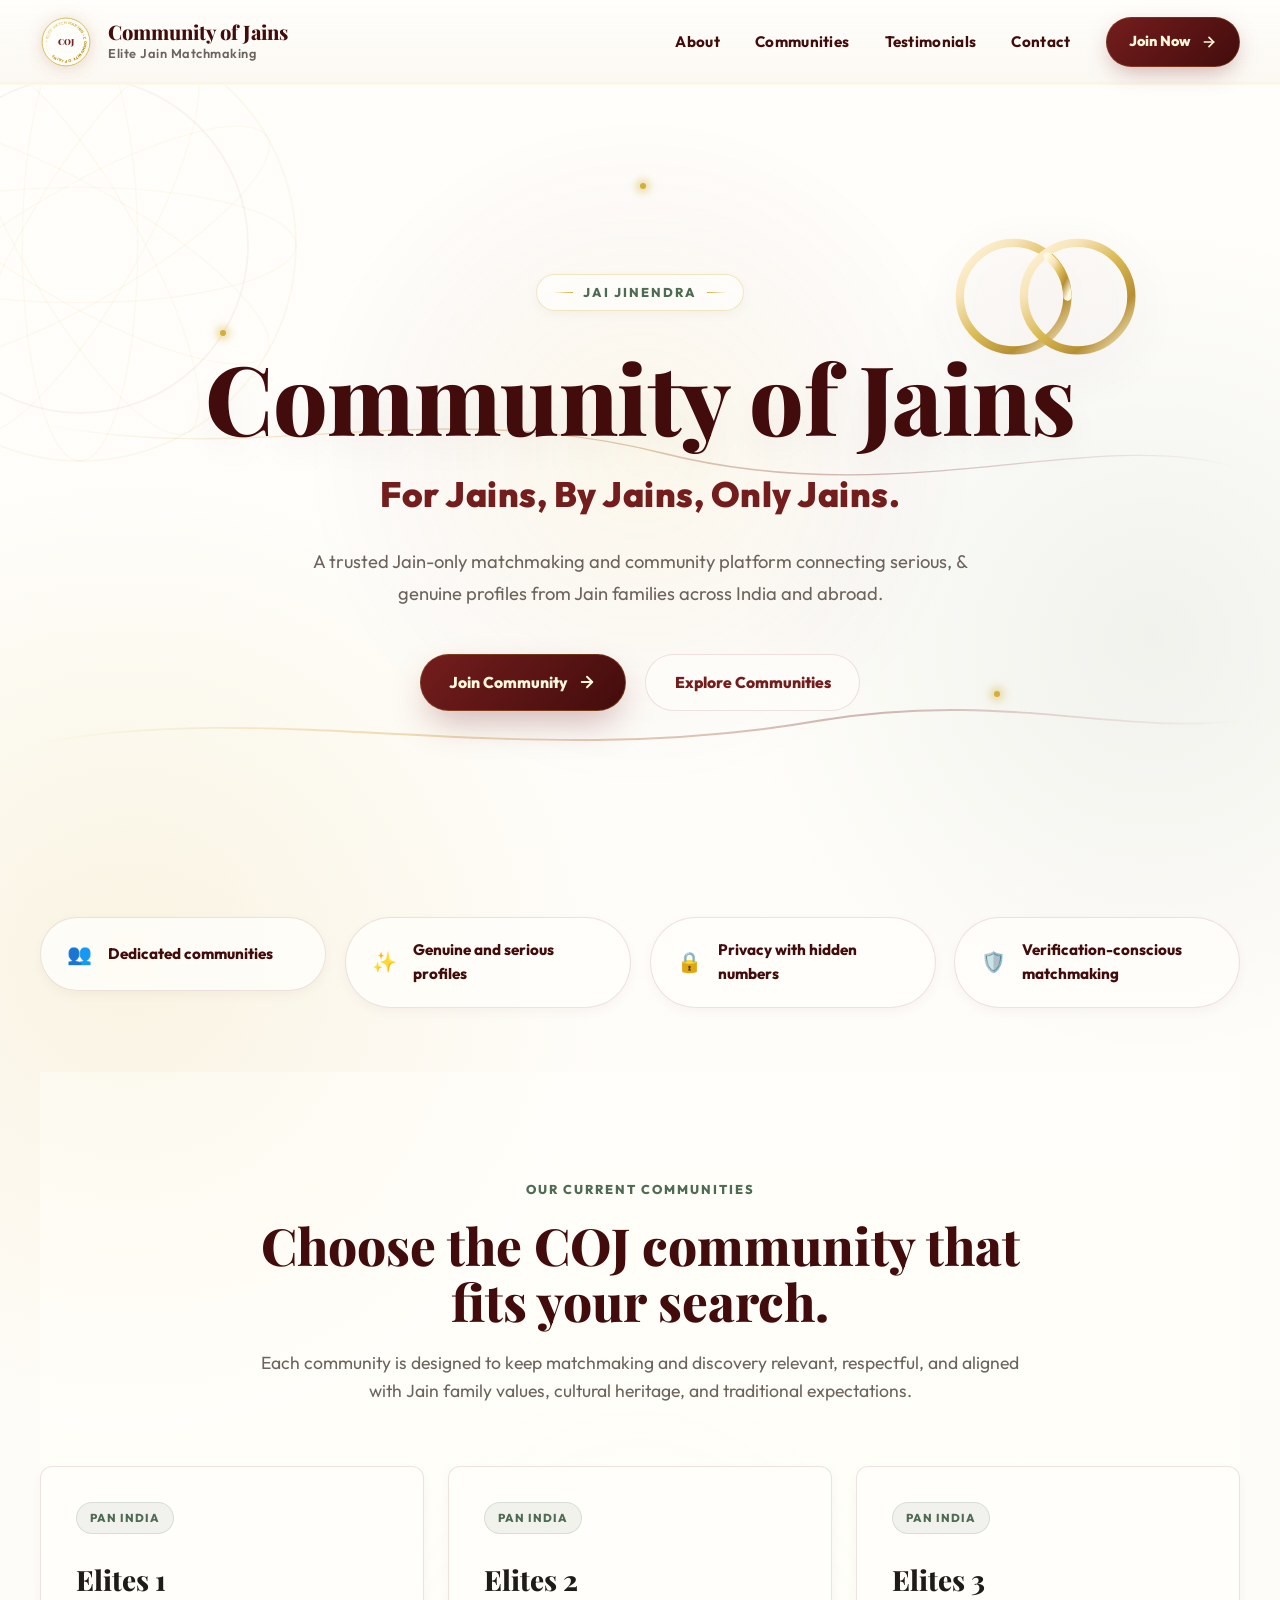
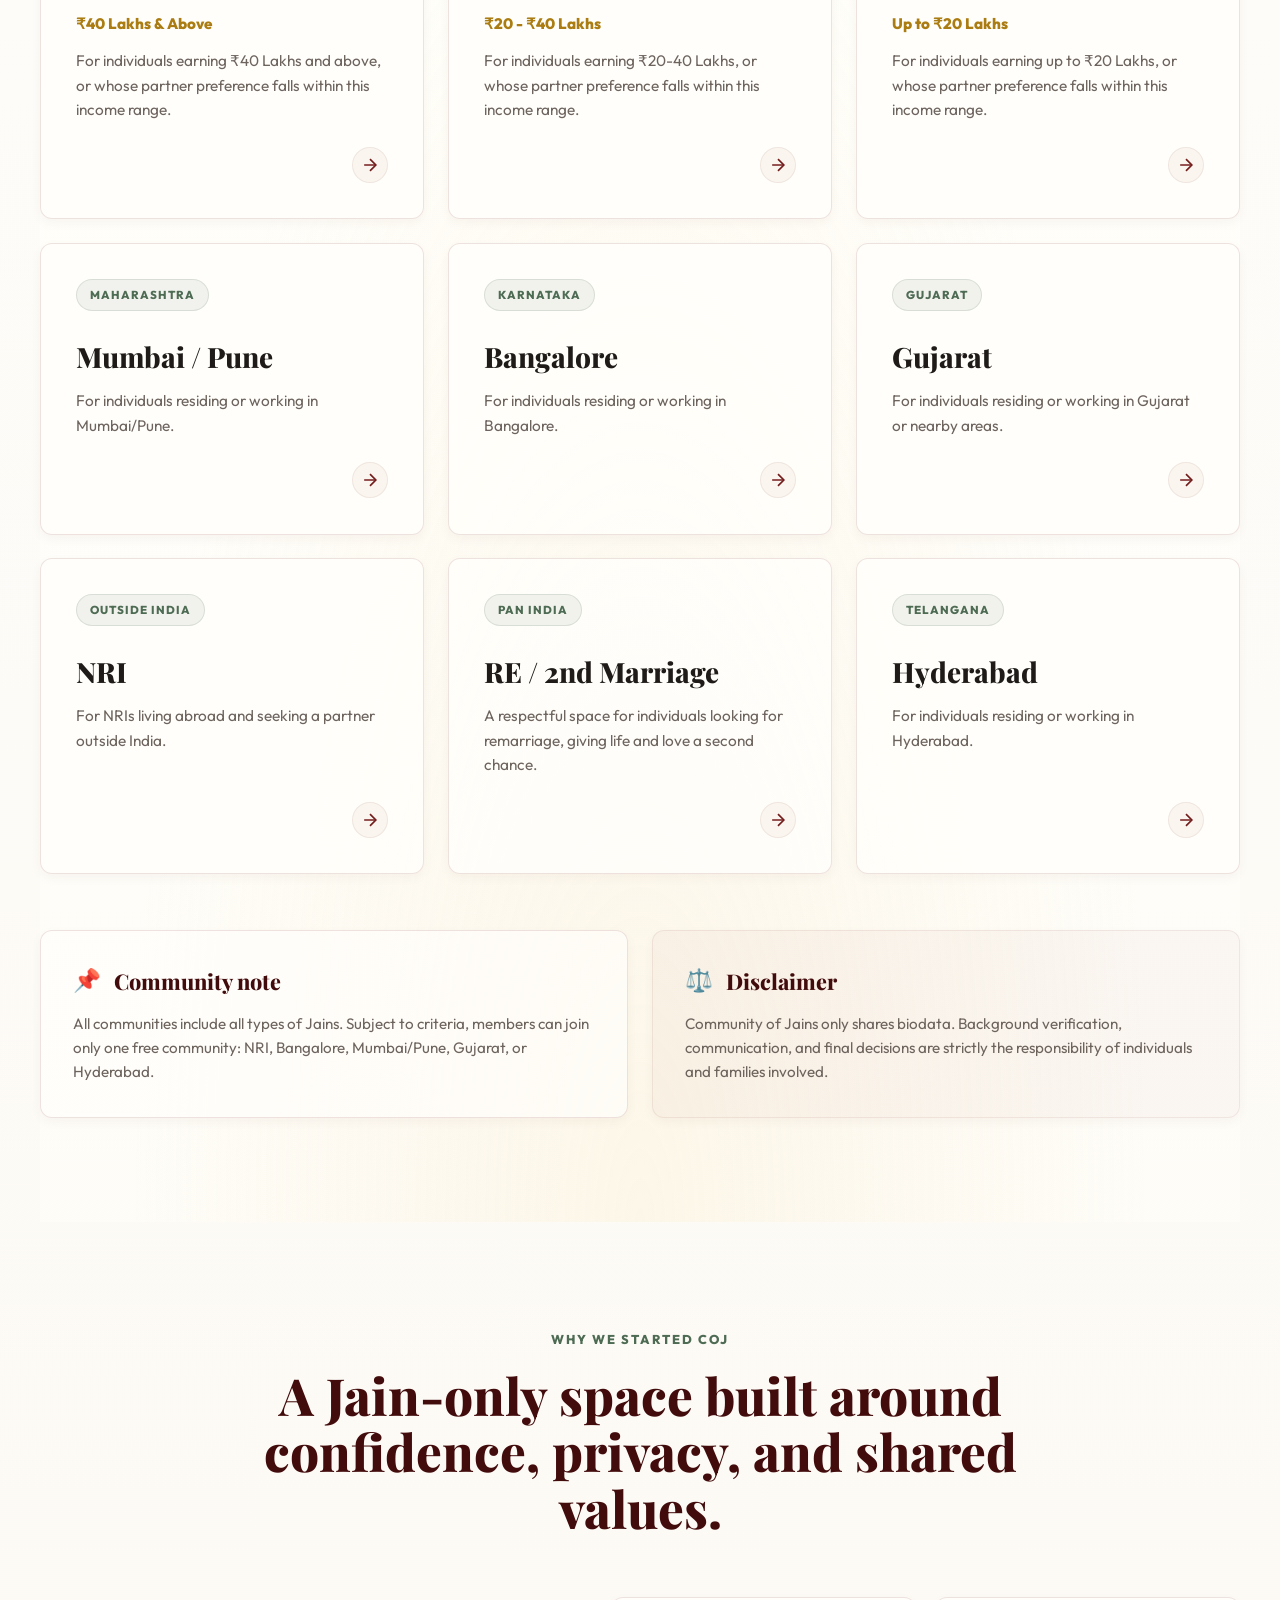
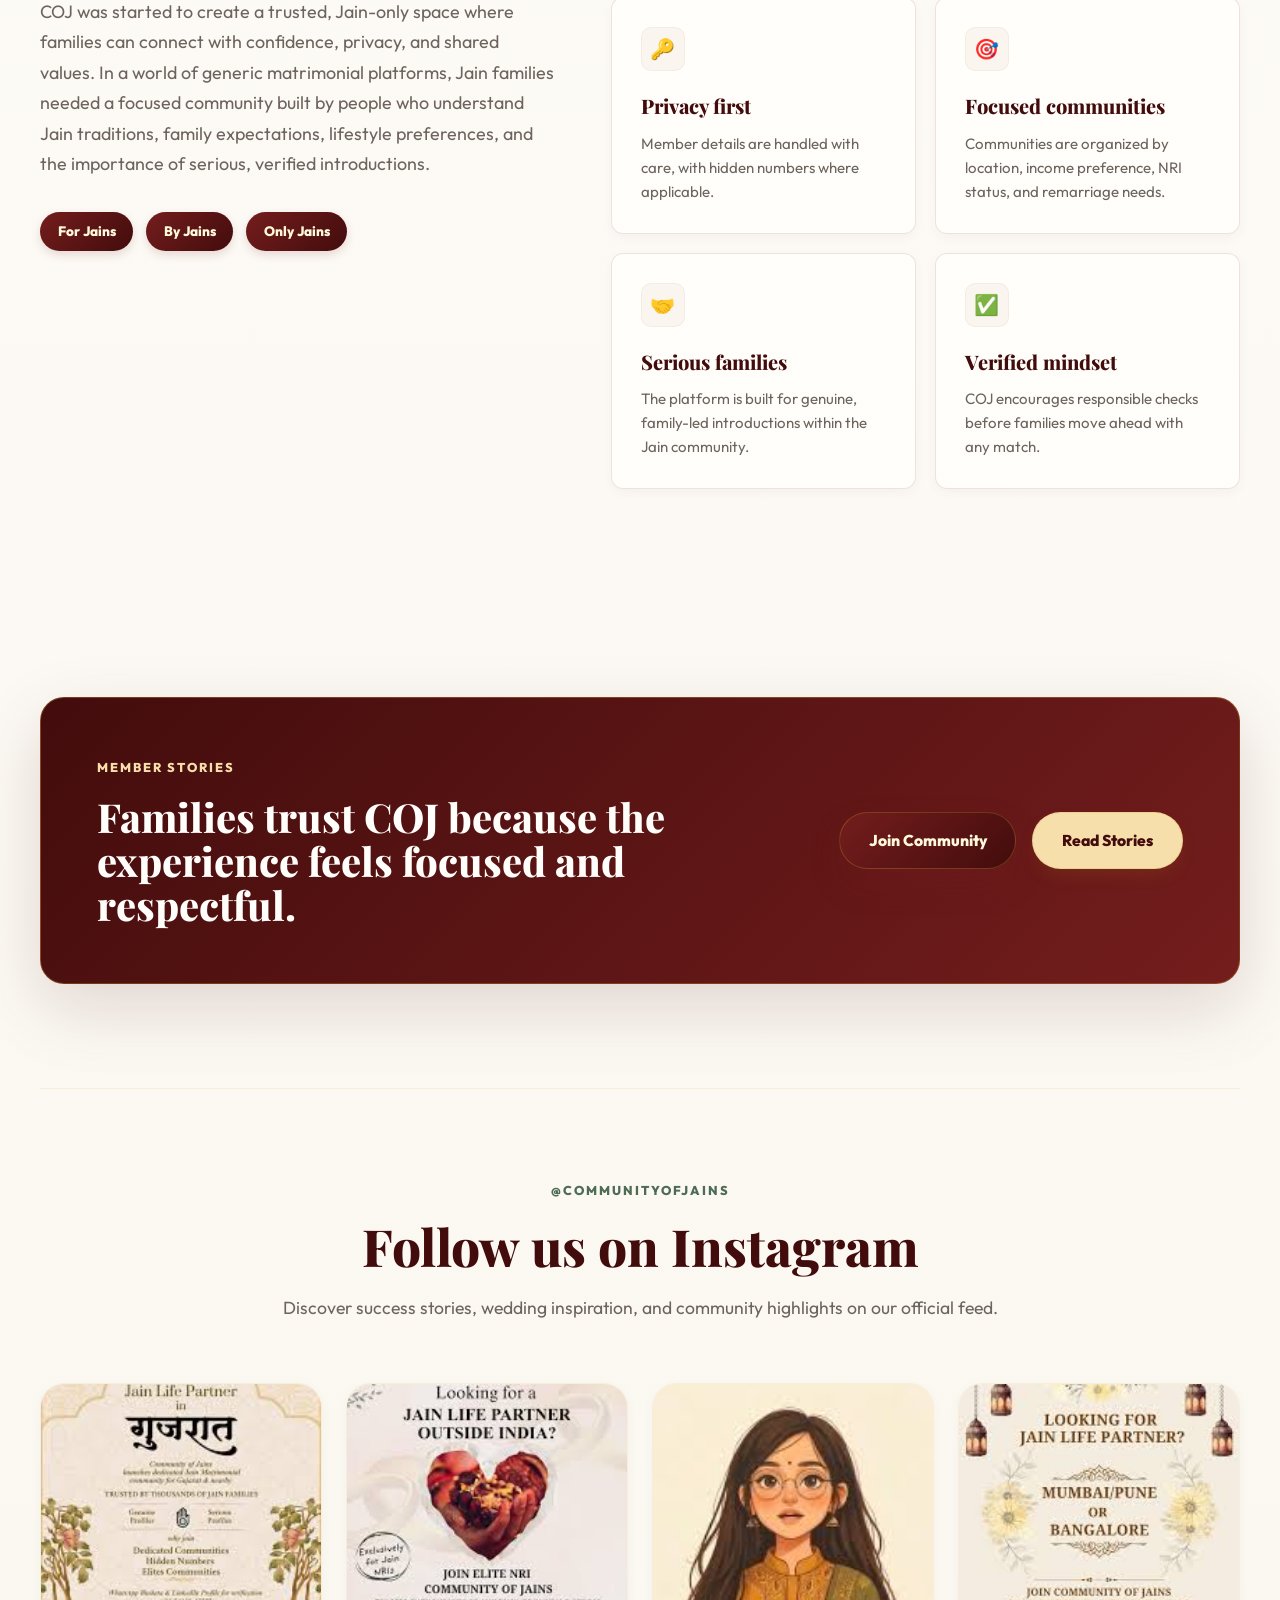
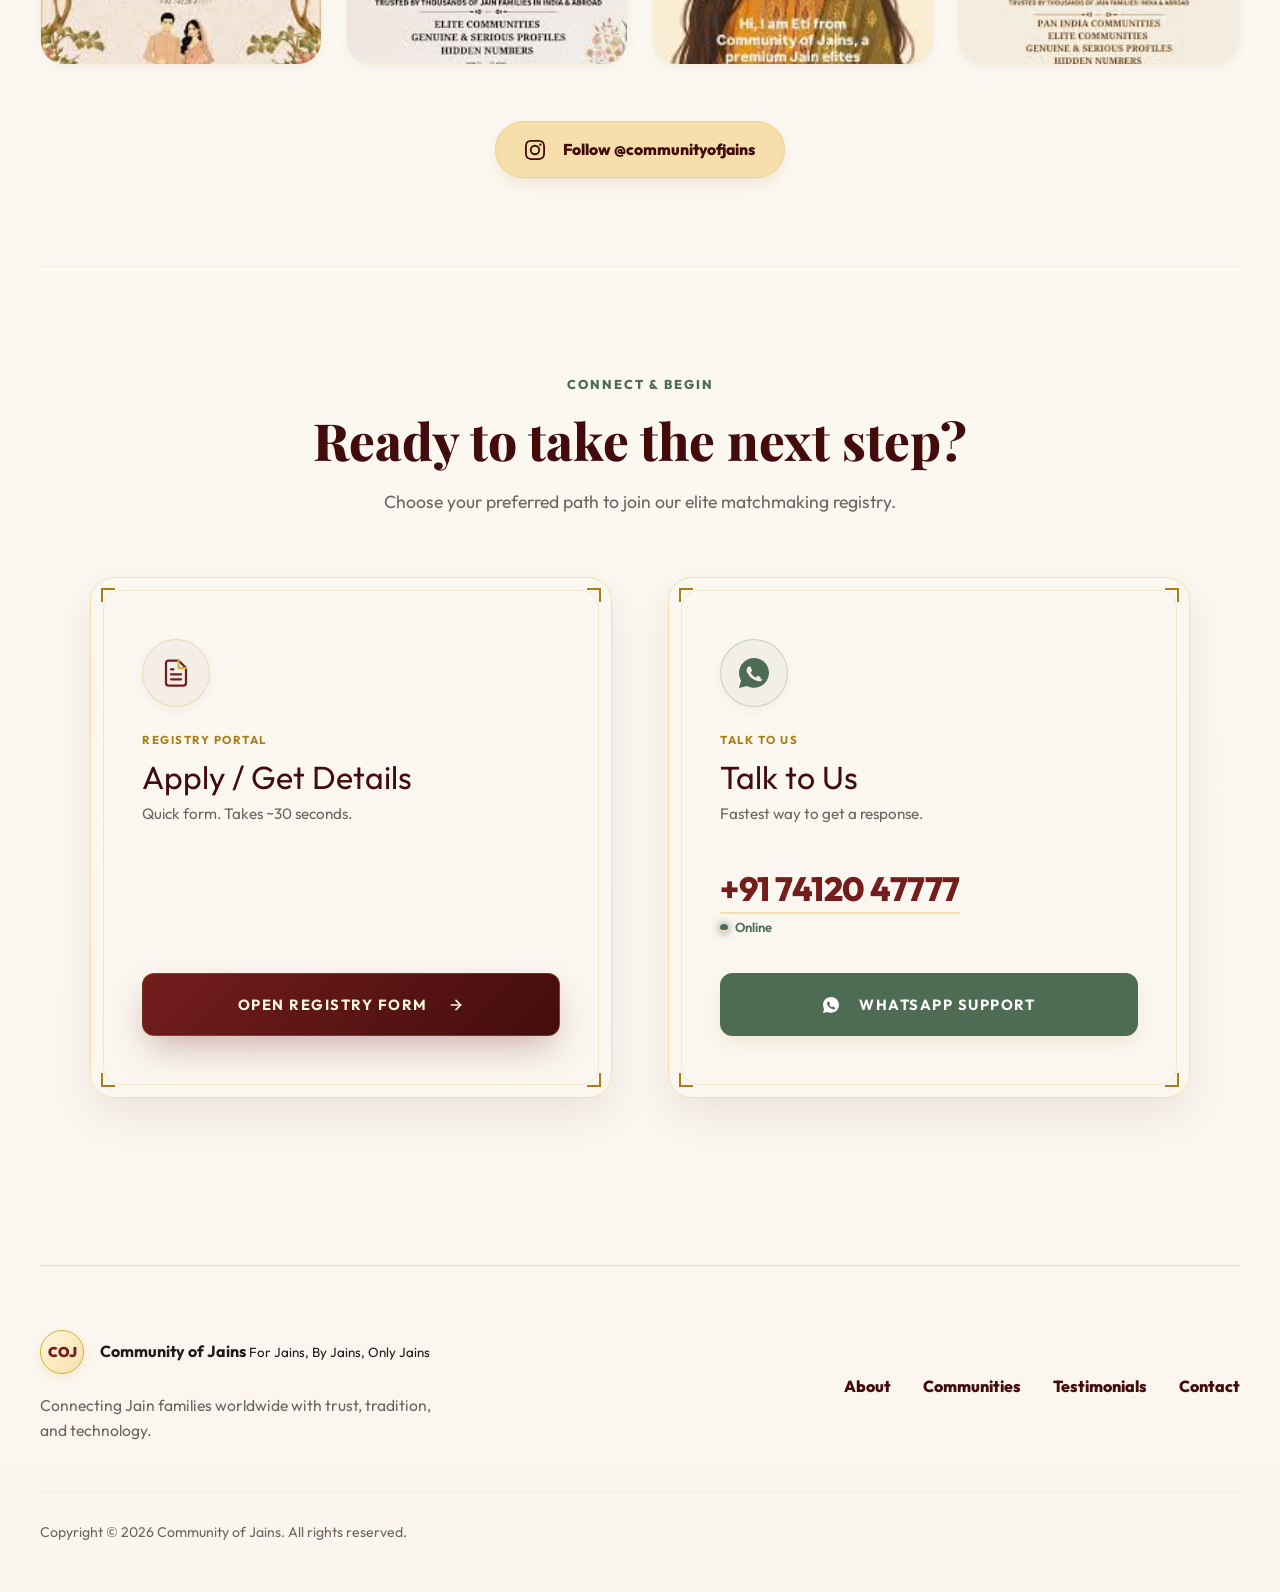
==== commit 27068d87: "Update communities: replace Delhi/NCR with Hyderabad chapter, remove founder section" ====
--- a/index.html
+++ b/index.html
@@ -313,11 +313,11 @@
             </div>
           </a>
 
-          <a class="community-card community-card-soon reveal" href="https://api.whatsapp.com/qr/GO4SSVWB6DXEJ1" target="_blank" rel="noreferrer">
-            <div class="card-bg-glow"></div>
-            <span class="badge badge-soon">Launching soon</span>
-            <h3>Delhi &amp; Delhi NCR</h3>
-            <p class="card-desc">Launching soon for individuals residing or working in Delhi or Delhi NCR.</p>
+          <a class="community-card reveal" href="https://api.whatsapp.com/qr/GO4SSVWB6DXEJ1" target="_blank" rel="noreferrer">
+            <div class="card-bg-glow"></div>
+            <span class="badge">Telangana</span>
+            <h3>Hyderabad</h3>
+            <p class="card-desc">For individuals residing or working in Hyderabad.</p>
             <div class="card-arrow">
               <svg viewBox="0 0 24 24" width="20" height="20" fill="none" stroke="currentColor" stroke-width="2"><line x1="5" y1="12" x2="19" y2="12"></line><polyline points="12 5 19 12 12 19"></polyline></svg>
             </div>
@@ -331,7 +331,7 @@
               <h3>Community note</h3>
             </div>
             <p>
-              All communities include all types of Jains. Subject to criteria, members can join only one free community: NRI, Bangalore, Mumbai/Pune, Gujarat, or Delhi &amp; Delhi NCR.
+              All communities include all types of Jains. Subject to criteria, members can join only one free community: NRI, Bangalore, Mumbai/Pune, Gujarat, or Hyderabad.
             </p>
           </div>
           <div class="note-box disclaimer-box">
@@ -388,26 +388,6 @@
         </div>
       </section>
 
-      <!-- Founder Section -->
-      <section class="section founder-section" aria-labelledby="founder-title">
-        <div class="founder-card reveal">
-          <div class="founder-seal-accent">
-            <span class="founder-quote-mark">“</span>
-          </div>
-          <div class="founder-info">
-            <p class="eyebrow">Meet Our Founder</p>
-            <h2 id="founder-title">Gazal Jain</h2>
-            <p class="founder-title">Founder, Community of Jains</p>
-            <blockquote class="founder-quote">
-              "Gazal Jain founded COJ with a simple intention: to make Jain matchmaking more trusted, organized, private, and community-led."
-            </blockquote>
-            <a class="text-link" href="https://in.linkedin.com/in/gazalj" target="_blank" rel="noreferrer">
-              <span>Connect on LinkedIn</span>
-              <svg viewBox="0 0 24 24" width="16" height="16" fill="none" stroke="currentColor" stroke-width="2" stroke-linecap="round" stroke-linejoin="round"><line x1="5" y1="12" x2="19" y2="12"></line><polyline points="12 5 19 12 12 19"></polyline></svg>
-            </a>
-          </div>
-        </div>
-      </section>
 
       <!-- Member Stories Teaser -->
       <section class="section teaser-section" aria-labelledby="testimonial-teaser-title">
